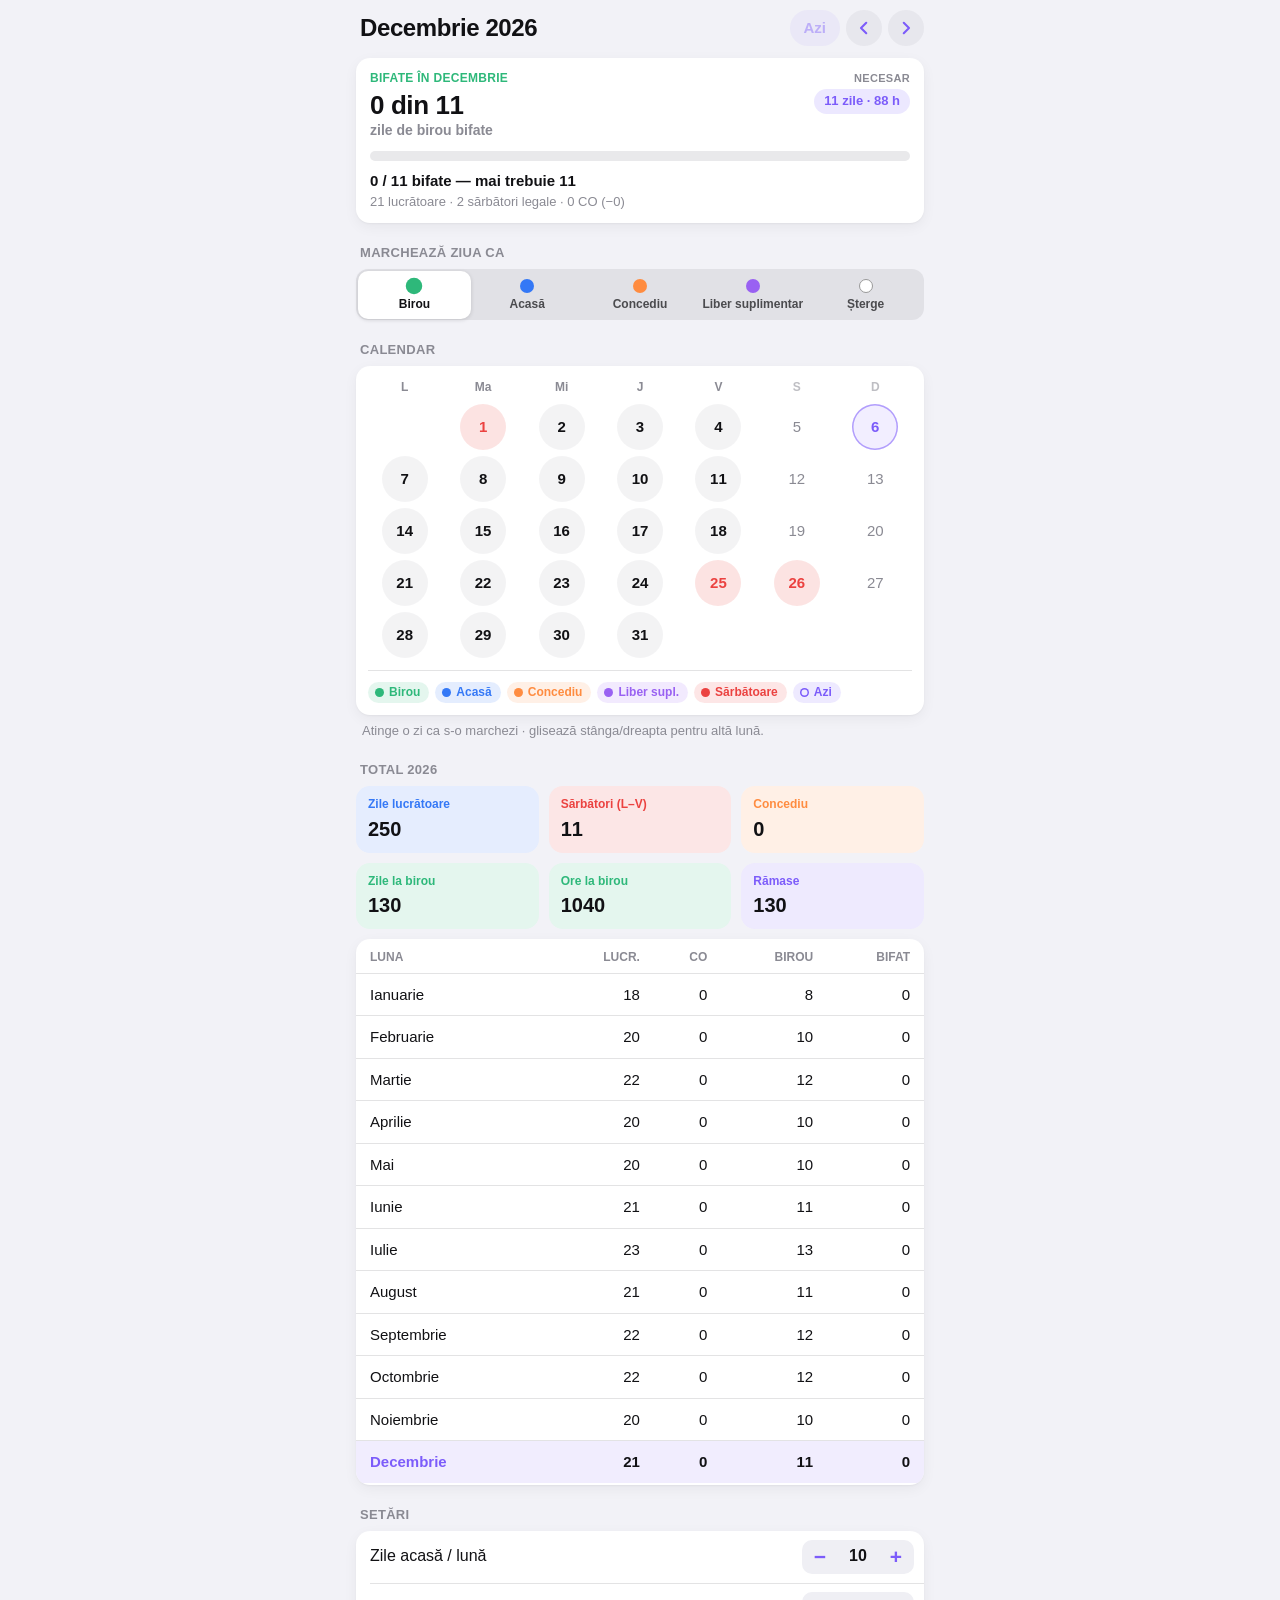
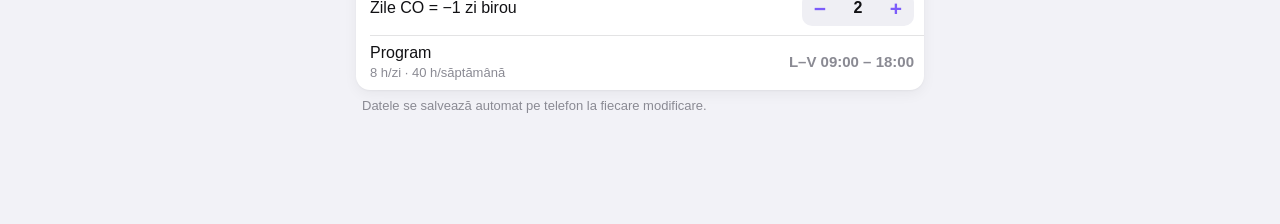
==== docs/birou.html @ ae5ebbe8 "MindMe: no word splitting, hyphenated short forms never break; removed obvious instruction notes" ====
<!doctype html>
<html lang="ro">
<head>
<meta charset="utf-8">
  <script>try{var t=localStorage.getItem("mindme.theme");if(t==="light"||t==="dark")document.documentElement.setAttribute("data-theme",t);}catch(e){}</script>
<meta name="viewport" content="width=device-width, initial-scale=1, maximum-scale=1, user-scalable=no, viewport-fit=cover">
<meta name="theme-color" content="#F2F2F7" media="(prefers-color-scheme: light)">
<meta name="theme-color" content="#000000" media="(prefers-color-scheme: dark)">
<meta name="color-scheme" content="light dark">
<meta name="apple-mobile-web-app-capable" content="yes">
<meta name="apple-mobile-web-app-status-bar-style" content="default">
<meta name="apple-mobile-web-app-title" content="Calendar Birou">

<link rel="icon" href="icons/icon-192.png">
<link rel="apple-touch-icon" href="icons/apple-touch-icon.png">
<title>Calendar Birou</title>
<style>
  /* ---------- MindMe design tokens (identice cu style.css) ---------- */
  :root {
    --bg: #F2F2F7; --card: #FFFFFF; --card2: #F7F7FA; --text: #111114; --muted: #8A8A93;
    --line: rgba(60, 60, 67, .14); --accent: #7C5CFA;
    --red: #EB4240; --green: #2EB87A; --orange: #FF8C40; --blue: #3478F6; --purple: #9961F2;
    --fill: rgba(118, 118, 128, .14); --fill2: rgba(118, 118, 128, .09);
    --shadow: 0 1px 2px rgba(0,0,0,.04), 0 4px 14px rgba(0,0,0,.05);
    --safe-t: env(safe-area-inset-top, 0px); --safe-b: env(safe-area-inset-bottom, 0px);
    --pill: #FFFFFF; --field: #EFEFF4;
    --jos: 110px;   /* MindMe's glass bar floats over the last ~100px */
    color-scheme: light;
    /* nume folosite de script (păstrate) → mapate pe culorile MindMe */
    --verde: var(--green); --verde-inchis: #1F9E64; --rosu: var(--red); --portocaliu: var(--orange);
    --birou: var(--green); --acasa: var(--blue); --concediu: var(--orange); --liber: var(--purple);
  }
  @media (prefers-color-scheme: dark) {
:root:not([data-theme="light"]) {
      --bg: #000000; --card: #1C1C1E; --card2: #2C2C2E; --text: #F4F4F6; --muted: #8E8E96;
      --line: rgba(255, 255, 255, .12); --shadow: none; --pill: #636366; --verde-inchis: #3CCB8B;
      --fill2: rgba(118, 118, 128, .2); --field: #2C2C2E;
      color-scheme: dark;
    }
}
:root[data-theme="dark"] {
      --bg: #000000; --card: #1C1C1E; --card2: #2C2C2E; --text: #F4F4F6; --muted: #8E8E96;
      --line: rgba(255, 255, 255, .12); --shadow: none; --pill: #636366; --verde-inchis: #3CCB8B;
      --fill2: rgba(118, 118, 128, .2); --field: #2C2C2E;
      color-scheme: dark;
    }
  * { box-sizing: border-box; -webkit-tap-highlight-color: transparent; }
  html, body { margin: 0; padding: 0; background: var(--bg); color: var(--text); }
  html { overflow-x: hidden; }
  body {
    font-family: -apple-system, BlinkMacSystemFont, "SF Pro Text", "Segoe UI", Roboto, sans-serif;
    font-size: 16px; line-height: 1.3; -webkit-font-smoothing: antialiased;
    touch-action: manipulation; -webkit-text-size-adjust: 100%; overscroll-behavior-y: none;
    /* fără selecție de text / meniu de copiere, cu excepția câmpurilor */
    -webkit-user-select: none; user-select: none; -webkit-touch-callout: none;
  }
  input, textarea, select { -webkit-user-select: text; user-select: text; -webkit-touch-callout: default;
    font: inherit; font-size: 16px; color: var(--text); }
  button { font: inherit; color: inherit; background: none; border: 0; padding: 0; cursor: pointer; }
  img { -webkit-user-drag: none; pointer-events: none; }

  main { max-width: 600px; margin: 0 auto;
    padding: calc(var(--safe-t) + 6px) 16px calc(var(--safe-b) + var(--jos)); }

  /* ---------- titluri secțiuni + carduri ---------- */
  .sec-title { font-size: 13px; font-weight: 600; text-transform: uppercase; color: var(--muted);
    letter-spacing: .3px; margin: 22px 4px 7px; }
  .rand { display: flex; justify-content: space-between; align-items: center; gap: 8px; }
  .card { background: var(--card); border-radius: 14px; box-shadow: var(--shadow); padding: 12px 14px; }

  /* ---------- navigare lună (rândul de sus) ---------- */
  .nav { display: flex; align-items: center; gap: 6px; min-height: 44px; padding: 0 0 0 4px; }
  .luna-wrap { flex: 1; min-width: 0; overflow: hidden; }
  .nav .luna { font-size: 24px; font-weight: 800; letter-spacing: -.4px;
    overflow-wrap: break-word; line-height: 1.15; }
  .nav .iconbtn { width: 36px; height: 36px; border-radius: 18px; display: grid; place-items: center;
    color: var(--accent); background: var(--fill2); transition: transform .15s, background .15s; flex: 0 0 auto; }
  .nav .iconbtn svg { width: 18px; height: 18px; }
  .nav .iconbtn:active { transform: scale(.86); background: var(--fill); }
  .nav .azi { height: 36px; padding: 0 14px; font-size: 15px; font-weight: 700; border-radius: 18px;
    background: color-mix(in srgb, var(--accent) 14%, transparent); color: var(--accent);
    transition: transform .15s, opacity .2s; flex: 0 0 auto; }
  .nav .azi:active { transform: scale(.92); }
  body:has(#cardLuna.curent) .nav .azi { opacity: .45; }

  /* ---------- card progres (ca .medtoday din MindMe) ---------- */
  .medtoday { --c: var(--green); background: var(--card); border-radius: 14px; box-shadow: var(--shadow);
    padding: 13px 14px 12px; margin-top: 8px; }
  .medtoday[data-st="rau"] { --c: var(--red); }
  .medtoday[data-st="ok"] { --c: var(--green); }
  .mt-top { display: flex; align-items: flex-start; justify-content: space-between; gap: 12px; }
  .mt-l { font-size: 12px; font-weight: 700; color: var(--c); text-transform: uppercase; letter-spacing: .3px; }
  .mt-v { margin-top: 3px; line-height: 1.2; }
  .mt-v b { font-size: 26px; font-weight: 800; letter-spacing: -.4px; font-variant-numeric: tabular-nums; }
  .mt-v small { display: block; font-size: 14px; font-weight: 600; color: var(--muted); margin-top: 1px; }
  .necesar { text-align: right; flex: 0 0 auto; }
  .necesar small { display: block; font-size: 11px; font-weight: 700; color: var(--muted); text-transform: uppercase;
    letter-spacing: .3px; margin-bottom: 4px; }
  .insigna { display: inline-block; font-weight: 800; font-size: 13px; padding: 4px 10px; border-radius: 20px;
    background: color-mix(in srgb, var(--accent) 14%, transparent); color: var(--accent); white-space: nowrap;
    font-variant-numeric: tabular-nums; }
  .progres { height: 10px; border-radius: 5px; background: rgba(118,118,128,.16); margin: 12px 0 10px; overflow: hidden; }
  .progres div { height: 100%; border-radius: 5px; background: var(--verde); width: 0;
    transition: width .45s cubic-bezier(.2,.9,.3,1), background .3s; }
  .stare { font-weight: 700; font-size: 15px; }
  .stare.ok { color: var(--verde-inchis); } .stare.rau { color: var(--rosu); }
  .detalii { font-size: 13px; color: var(--muted); margin-top: 3px; line-height: 1.35; }

  /* ---------- „Marchează ziua ca”: control segmentat cu bulă care alunecă + lupă ---------- */
  .seg { position: relative; background: var(--fill); border-radius: 12px; padding: 2px;
    touch-action: pan-y; -webkit-user-select: none; user-select: none; transition: transform .2s cubic-bezier(.3,1.4,.5,1); }
  .seg.dragging { transform: scale(1.015); }
  .segpill { position: absolute; top: 0; left: 0; width: 0; height: 0; border-radius: 10px; background: var(--pill);
    box-shadow: 0 1px 4px rgba(0,0,0,.14); z-index: 0; pointer-events: none;
    transition: transform .38s cubic-bezier(.3,1.3,.5,1), width .25s ease, height .25s ease; }
  .seg.noanim .segpill { transition: none; }
  .seg.dragging .segpill { transition: width .2s ease, height .2s ease; box-shadow: 0 4px 14px rgba(0,0,0,.2); }
  .chipuri { display: flex; }
  .chip { position: relative; z-index: 1; flex: 1 1 0; min-width: 0; display: flex; flex-direction: column;
    align-items: center; justify-content: center; gap: 5px; padding: 8px 3px 7px; border-radius: 10px;
    font-size: 12px; font-weight: 600; line-height: 1.15; text-align: center; color: var(--text);
    transition: transform .2s cubic-bezier(.3,1.4,.5,1), color .2s; transform-origin: 50% 70%; }
  .chip i { width: 14px; height: 14px; border-radius: 50%; display: block; flex: 0 0 auto;
    transition: transform .25s cubic-bezier(.3,1.4,.5,1); }
  .chip:not(.activ) { color: color-mix(in srgb, var(--text) 72%, transparent); }
  .chip.activ { font-weight: 700; }
  .chip.activ i { transform: scale(1.18); }
  .seg:not(.dragging) .chip:active { transform: scale(.93); }

  /* ---------- calendar (ca .cal-grid din MindMe) ---------- */
  .calcard { padding: 12px 12px 12px; overflow: hidden; }
  .grila { display: grid; grid-template-columns: repeat(7, 1fr); gap: 6px 5px; touch-action: pan-y; }
  .grila.din-dreapta { animation: dinDreapta .26s cubic-bezier(.2,.9,.3,1); }
  .grila.din-stanga { animation: dinStanga .26s cubic-bezier(.2,.9,.3,1); }
  .luna.din-dreapta { animation: dinDreapta .26s cubic-bezier(.2,.9,.3,1); }
  .luna.din-stanga { animation: dinStanga .26s cubic-bezier(.2,.9,.3,1); }
  @keyframes dinDreapta { from { transform: translateX(28px); opacity: 0; } to { transform: none; opacity: 1; } }
  @keyframes dinStanga { from { transform: translateX(-28px); opacity: 0; } to { transform: none; opacity: 1; } }
  .grila .cap { text-align: center; font-size: 12px; font-weight: 700; color: var(--muted); padding: 2px 0 2px; }
  .grila .cap.we { opacity: .55; }
  .zi { aspect-ratio: 1 / 1; width: 100%; max-width: 46px; justify-self: center; display: grid; place-items: center;
    font-size: 15px; font-weight: 600; border-radius: 50%; cursor: pointer; font-variant-numeric: tabular-nums;
    background: var(--fill2); transition: transform .15s, background .2s, color .2s; }
  .zi:active { transform: scale(.86); }
  .zi.gol { background: transparent; cursor: default; }
  .zi.gol:active { transform: none; }
  .zi.we { background: transparent; color: var(--muted); font-weight: 500; }
  .zi.sarb { background: color-mix(in srgb, var(--red) 15%, transparent); color: var(--red); font-weight: 800; }
  .zi.birou { background: var(--birou); color: #fff; }
  .zi.acasa { background: var(--acasa); color: #fff; }
  .zi.concediu { background: var(--concediu); color: #fff; }
  .zi.liber { background: var(--liber); color: #fff; }
  .zi.azi { font-weight: 800; box-shadow: 0 0 0 2px var(--card), 0 0 0 3.5px var(--accent); }
  .zi.azi:not(.birou):not(.acasa):not(.concediu):not(.liber):not(.sarb) { color: var(--accent);
    background: color-mix(in srgb, var(--accent) 10%, transparent); box-shadow: inset 0 0 0 1.5px color-mix(in srgb, var(--accent) 55%, transparent); }
  .legenda { display: flex; flex-wrap: wrap; gap: 6px; margin-top: 12px; padding-top: 11px; border-top: .5px solid var(--line); }
  .legenda span { display: inline-flex; align-items: center; gap: 5px; font-size: 12px; font-weight: 600;
    padding: 3px 9px 3px 7px; border-radius: 20px; white-space: nowrap;
    background: color-mix(in srgb, var(--cc) 13%, transparent); color: var(--cc); }
  .legenda i { width: 9px; height: 9px; border-radius: 50%; background: var(--cc); display: block; }
  .legenda .azi-l i { background: transparent; box-shadow: inset 0 0 0 1.5px var(--cc); }
  .info { display: none; }
  .indiciu { font-size: 13px; color: var(--muted); margin: 8px 6px 0; }

  /* ---------- total an: plăcuțe (ca .tile) + tabel ---------- */
  .kpi { display: grid; grid-template-columns: repeat(3, 1fr); gap: 10px; }
  .kpi > div { border-radius: 14px; padding: 11px 12px; --tc: var(--muted); min-width: 0;
    background: color-mix(in srgb, var(--tc) 13%, var(--card)); display: flex; flex-direction: column-reverse; justify-content: flex-end; }
  .kpi > div:has(b.ok) { --tc: var(--green); }
  .kpi > div:has(b.rau) { --tc: var(--red); }
  .kpi > div:nth-child(1) { --tc: var(--blue); }
  .kpi > div:nth-child(3) { --tc: var(--orange); }
  .kpi > div:nth-child(6) { --tc: var(--accent); }
  .kpi b { display: block; font-size: 20px; font-weight: 800; margin-top: 4px; font-variant-numeric: tabular-nums; }
  .kpi small { font-size: 12px; font-weight: 700; color: var(--tc); line-height: 1.2; }
  .kpi b.ok, .kpi b.rau { color: var(--text); }
  .tabelcard { padding: 2px 0; margin-top: 10px; overflow: hidden; }
  table { width: 100%; border-collapse: collapse; font-size: 15px; font-variant-numeric: tabular-nums; }
  th { text-align: right; font-size: 12px; font-weight: 600; color: var(--muted); text-transform: uppercase; padding: 9px 14px 7px 4px; }
  th:first-child, td:first-child { text-align: left; padding-left: 14px; }
  td { padding: 11px 14px 11px 4px; border-top: .5px solid var(--line); text-align: right; transition: background .15s; }
  tr.luna-rand { cursor: pointer; }
  tr.luna-rand:active td { background: var(--card2); }
  tr.selectat td { background: color-mix(in srgb, var(--accent) 11%, var(--card)); font-weight: 700; }
  tr.selectat td:first-child { color: var(--accent); }
  tr.selectat td:first-child::after { content: " ↺"; font-size: 13px; opacity: .55; font-weight: 600; }
  tr.selectat.curenta td:first-child::after { content: ""; }
  .ok { color: var(--verde-inchis); } .rau { color: var(--rosu); }
  td.ok { font-weight: 700; }
  td.ok::after { content: " ✓"; font-size: 12px; }

  /* ---------- setări: grup MindMe cu rânduri + stepper ---------- */
  .form { background: var(--card); border-radius: 14px; box-shadow: var(--shadow); overflow: hidden; }
  .setari { display: block; }
  .setari label, .setari .rd { display: flex; align-items: center; gap: 10px; padding: 8px 10px 8px 14px; min-height: 52px; position: relative; font-size: 16px; }
  .setari > * + *::before { content: ""; position: absolute; top: 0; left: 14px; right: 0; border-top: .5px solid var(--line); }
  .setari label span, .setari .rd span { flex: 1; min-width: 0; }
  .setari .rd small { display: block; font-size: 13px; color: var(--muted); margin-top: 1px; }
  .setari .rd b { font-size: 15px; font-weight: 600; color: var(--muted); text-align: right; white-space: nowrap; }
  .pas { display: flex; align-items: center; background: var(--field); border-radius: 10px; flex: 0 0 auto; }
  .pas button { width: 36px; height: 34px; display: grid; place-items: center; color: var(--accent); font-size: 21px; font-weight: 600;
    border-radius: 10px; transition: transform .15s, background .15s; }
  .pas button:active { transform: scale(.86); background: var(--fill); }
  .setari input { width: 40px; flex: 0 0 auto; padding: 6px 0; font-size: 16px; border: 0; border-radius: 8px;
    background: transparent; text-align: center; outline: none; font-weight: 700; font-variant-numeric: tabular-nums;
    -webkit-appearance: none; appearance: none; -moz-appearance: textfield; }
  .setari input::-webkit-inner-spin-button, .setari input::-webkit-outer-spin-button { -webkit-appearance: none; margin: 0; }
  .setari input:focus { background: var(--card); box-shadow: 0 0 0 2px color-mix(in srgb, var(--accent) 40%, transparent); }
  .footnote { font-size: 13px; color: var(--muted); margin: 8px 6px 0; }

  /* ---------- toast (deasupra barei plutitoare din MindMe) ---------- */
  #toast { position: fixed; left: 12px; right: 12px; bottom: calc(var(--safe-b) + var(--jos) + 6px); max-width: 520px; margin: 0 auto;
    padding: 12px 16px; border-radius: 14px; background: #2C2C2E; color: #fff; font-size: 15px; font-weight: 600; text-align: center;
    z-index: 30; box-shadow: 0 8px 24px rgba(0,0,0,.25); transform: translateY(24px) scale(.96); opacity: 0;
    transition: transform .28s cubic-bezier(.2,.9,.3,1), opacity .2s; pointer-events: none; }
  #toast.show { transform: none; opacity: 1; }
  @media (prefers-color-scheme: dark) {
:root:not([data-theme="light"]) #toast { background: #3A3A3C; }
}
:root[data-theme="dark"] #toast { background: #3A3A3C; }
  @media (prefers-reduced-motion: reduce) { .grila, .luna { animation: none !important; } }
</style>
</head>
<body>
<main>
  <!-- fără titlu: MindMe afișează deja numele listei deasupra -->
  <div class="nav">
    <div class="luna-wrap"><div class="luna" id="titluLuna"></div></div>
    <button class="azi" id="azi">Azi</button>
    <button class="iconbtn" id="inapoi" aria-label="Luna anterioară"><svg viewBox="0 0 24 24" fill="none" stroke="currentColor" stroke-width="2.8" stroke-linecap="round" stroke-linejoin="round"><path d="M15 5l-7 7 7 7"/></svg></button>
    <button class="iconbtn" id="inainte" aria-label="Luna următoare"><svg viewBox="0 0 24 24" fill="none" stroke="currentColor" stroke-width="2.8" stroke-linecap="round" stroke-linejoin="round"><path d="M9 5l7 7-7 7"/></svg></button>
  </div>

  <section class="medtoday" id="cardProg">
    <div class="mt-top">
      <div>
        <div class="mt-l" id="progLabel"></div>
        <div class="mt-v"><b id="progVal"></b><small>zile de birou bifate</small></div>
      </div>
      <div class="necesar"><small>Necesar</small><span class="insigna" id="insigna"></span></div>
    </div>
    <div class="progres"><div id="progres"></div></div>
    <div class="stare" id="stare"></div>
    <div class="detalii" id="detalii"></div>
  </section>

  <div class="sec-title">Marchează ziua ca</div>
  <div class="seg" id="segStari"><div class="segpill"></div><div class="chipuri" id="chipuri"></div></div>

  <div class="sec-title">Calendar</div>
  <section class="card calcard" id="cardLuna">
    <div class="grila" id="grila"></div>
    <div class="legenda">
      <span style="--cc:var(--birou)"><i></i>Birou</span>
      <span style="--cc:var(--acasa)"><i></i>Acasă</span>
      <span style="--cc:var(--concediu)"><i></i>Concediu</span>
      <span style="--cc:var(--liber)"><i></i>Liber supl.</span>
      <span style="--cc:var(--red)"><i></i>Sărbătoare</span>
      <span class="azi-l" style="--cc:var(--accent)"><i></i>Azi</span>
    </div>
    <div class="info" id="info"></div>
  </section>
  <div class="indiciu">Atinge o zi ca s-o marchezi · glisează stânga/dreapta pentru altă lună.</div>

  <div class="sec-title" id="titluAn"></div>
  <section>
    <div class="kpi" id="kpi"></div>
    <div class="card tabelcard">
      <table><thead><tr><th>Luna</th><th>Lucr.</th><th>CO</th><th>Birou</th><th>Bifat</th></tr></thead>
        <tbody id="tabelAn"></tbody></table>
    </div>
  </section>

  <div class="sec-title">Setări</div>
  <section class="form">
    <div class="setari">
      <label><span>Zile acasă / lună</span>
        <span class="pas" style="flex:0 0 auto"><button type="button" data-pas="-1" aria-label="Mai puțin">−</button><input type="number" id="setAcasa" min="0" max="23" inputmode="numeric"><button type="button" data-pas="1" aria-label="Mai mult">+</button></span></label>
      <label><span>Zile CO = −1 zi birou</span>
        <span class="pas" style="flex:0 0 auto"><button type="button" data-pas="-1" aria-label="Mai puțin">−</button><input type="number" id="setCo" min="1" max="10" inputmode="numeric"><button type="button" data-pas="1" aria-label="Mai mult">+</button></span></label>
      <div class="rd"><span>Program<small>8 h/zi · 40 h/săptămână</small></span><b>L–V 09:00 – 18:00</b></div>
    </div>
  </section>
  <div class="footnote">Datele se salvează automat pe telefon la fiecare modificare.</div>
</main>
<div id="toast" role="status" aria-live="polite"></div>
<script>
"use strict";
const CHEIE = "calendarBirou.date";
const ORE_PE_ZI = 8;
const LUNI = ["Ianuarie","Februarie","Martie","Aprilie","Mai","Iunie","Iulie","August","Septembrie","Octombrie","Noiembrie","Decembrie"];
const ZILE = ["Duminică","Luni","Marți","Miercuri","Joi","Vineri","Sâmbătă"];
const STARI = { birou: "Birou", acasa: "Acasă", concediu: "Concediu", liber: "Liber suplimentar", "": "Șterge" };

// ---------- logică (identică cu varianta desktop)
const iso = (an, l, z) => `${an}-${String(l).padStart(2, "0")}-${String(z).padStart(2, "0")}`;
function adunaZile(an, luna, zi, n) { const d = new Date(Date.UTC(an, luna - 1, zi + n)); return [d.getUTCFullYear(), d.getUTCMonth() + 1, d.getUTCDate()]; }
function pasteOrtodox(an) {
  const a = an % 4, b = an % 7, c = an % 19;
  const d = (19 * c + 15) % 30, e = (2 * a + 4 * b - d + 34) % 7;
  const luna = Math.floor((d + e + 114) / 31), zi = (d + e + 114) % 31 + 1;
  return adunaZile(an, luna, zi, 13);
}
function sarbatoriLegale(an) {
  const z = {};
  const add = (l, d, nume) => { const k = iso(an, l, d); z[k] = z[k] ? z[k] + " / " + nume : nume; };
  add(1, 1, "Anul Nou"); add(1, 2, "Anul Nou (a doua zi)");
  if (an >= 2024) { add(1, 6, "Boboteaza"); add(1, 7, "Sfântul Ioan Botezătorul"); }
  add(1, 24, "Ziua Unirii Principatelor Române"); add(5, 1, "Ziua Muncii"); add(6, 1, "Ziua Copilului");
  add(8, 15, "Adormirea Maicii Domnului"); add(11, 30, "Sfântul Andrei"); add(12, 1, "Ziua Națională a României");
  add(12, 25, "Crăciunul"); add(12, 26, "Crăciunul (a doua zi)");
  const [pa, pl, pz] = pasteOrtodox(an);
  for (const [delta, nume] of [[-2, "Vinerea Mare"], [0, "Paștele"], [1, "Paștele (a doua zi)"], [49, "Rusaliile"], [50, "Rusaliile (a doua zi)"]]) {
    const [, l, d] = adunaZile(pa, pl, pz, delta); add(l, d, nume);
  }
  return z;
}
const ziSapt = (an, l, z) => new Date(an, l - 1, z).getDay();   // 0 = duminică
const zileInLuna = (an, l) => new Date(an, l, 0).getDate();
function statisticiLuna(an, luna, marcaje, zileAcasa, coPerZi, sarb) {
  const s = { lucratoare: 0, sarbatori: 0, liber: 0, concediu: 0, birou: 0, acasa: 0 };
  for (let zi = 1; zi <= zileInLuna(an, luna); zi++) {
    const w = ziSapt(an, luna, zi);
    if (w === 0 || w === 6) continue;
    const k = iso(an, luna, zi);
    if (sarb[k]) { s.sarbatori++; continue; }
    const st = marcaje[k];
    if (st === "liber") { s.liber++; continue; }
    s.lucratoare++;
    if (st === "concediu" || st === "birou" || st === "acasa") s[st]++;
  }
  s.reducereCo = coPerZi > 0 ? Math.floor(s.concediu / coPerZi) : 0;
  s.necesar = Math.max(0, s.lucratoare - zileAcasa - s.reducereCo);
  s.ramas = Math.max(0, s.necesar - s.birou);
  s.nemarcate = s.lucratoare - s.concediu - s.birou - s.acasa;
  return s;
}

// ---------- date
function incarca() {
  let d = {};
  try { d = JSON.parse(localStorage.getItem(CHEIE)) || {}; } catch (e) { d = {}; }
  d.setari = Object.assign({ zile_acasa: 10, co_per_zi: 2 }, d.setari || {});
  d.zile = d.zile || {};
  return d;
}
function salveaza() {
  try { localStorage.setItem(CHEIE, JSON.stringify(date)); } catch (e) { info.textContent = "Eroare la salvare: " + e.message; }
}

// ---------- interfață
const $ = id => document.getElementById(id);
const info = $("info");
const date = incarca();
const azi = new Date();
const keyAzi = iso(azi.getFullYear(), azi.getMonth() + 1, azi.getDate());
let an = azi.getFullYear(), luna = azi.getMonth() + 1, pensula = "birou", sarb = sarbatoriLegale(an);
let ultimaLuna = null;   // doar pentru animația la schimbarea lunii

function deseneazaChipuri() {
  const c = $("chipuri"); c.innerHTML = "";
  for (const [k, nume] of Object.entries(STARI)) {
    const b = document.createElement("button");
    b.className = "chip" + (k === pensula ? " activ" : "");
    b.innerHTML = `<i style="background:${k ? `var(--${k})` : "#fff"};${k ? "" : "border:1px solid #999"}"></i>${nume}`;
    b.onclick = () => { pensula = k; deseneazaChipuri(); };
    c.appendChild(b);
  }
}

// animație mică: luna nouă intră din dreapta (înainte) sau din stânga (înapoi)
function animaLuna(dir) {
  for (const el of [$("grila"), $("titluLuna")]) {
    el.classList.remove("din-dreapta", "din-stanga"); void el.offsetWidth;
    el.classList.add(dir > 0 ? "din-dreapta" : "din-stanga");
  }
}

function deseneaza() {
  const za = date.setari.zile_acasa, co = date.setari.co_per_zi;
  $("titluLuna").textContent = `${LUNI[luna - 1]} ${an}`;
  $("cardLuna").classList.toggle("curent", an === azi.getFullYear() && luna === azi.getMonth() + 1);

  const g = $("grila"); g.innerHTML = "";
  ["L", "Ma", "Mi", "J", "V", "S", "D"].forEach((n, i) => {
    const h = document.createElement("div"); h.className = "cap" + (i >= 5 ? " we" : ""); h.textContent = n; g.appendChild(h);
  });
  const decalaj = (ziSapt(an, luna, 1) + 6) % 7;
  for (let i = 0; i < decalaj; i++) { const e = document.createElement("div"); e.className = "zi gol"; g.appendChild(e); }
  for (let zi = 1; zi <= zileInLuna(an, luna); zi++) {
    const k = iso(an, luna, zi), w = ziSapt(an, luna, zi), el = document.createElement("div");
    let cls = "zi";
    if (sarb[k]) cls += " sarb"; else if (w === 0 || w === 6) cls += " we"; else if (date.zile[k]) cls += " " + date.zile[k];
    if (k === keyAzi) cls += " azi";
    el.className = cls; el.textContent = zi;
    el.onclick = () => clickZi(zi);
    g.appendChild(el);
  }
  const cheieLuna = an * 12 + luna;
  if (ultimaLuna !== null && cheieLuna !== ultimaLuna) animaLuna(cheieLuna > ultimaLuna ? 1 : -1);
  ultimaLuna = cheieLuna;

  const s = statisticiLuna(an, luna, date.zile, za, co, sarb);
  $("insigna").textContent = `${s.necesar} zile · ${s.necesar * ORE_PE_ZI} h`;
  // card progres (doar afișare)
  $("progLabel").textContent = `Bifate în ${LUNI[luna - 1].toLowerCase()}`;
  $("progVal").textContent = `${s.birou} din ${s.necesar}`;
  $("cardProg").dataset.st = s.ramas === 0 ? "ok" : (s.ramas > s.nemarcate ? "rau" : "");
  const p = $("progres");
  p.style.width = (s.necesar ? Math.min(100, 100 * s.birou / s.necesar) : 100) + "%";
  const st = $("stare");
  if (s.ramas === 0) { st.textContent = `✔ Complet — ${s.birou} / ${s.necesar} zile bifate`; st.className = "stare ok"; p.style.background = "var(--verde)"; }
  else if (s.ramas > s.nemarcate) { st.textContent = `⚠ ${s.birou} / ${s.necesar} — mai trebuie ${s.ramas}, doar ${s.nemarcate} zile libere`; st.className = "stare rau"; p.style.background = "var(--rosu)"; }
  else { st.textContent = `${s.birou} / ${s.necesar} bifate — mai trebuie ${s.ramas}`; st.className = "stare"; p.style.background = "var(--verde)"; }
  $("detalii").textContent = `${s.lucratoare} lucrătoare · ${s.sarbatori} sărbători legale · ${s.concediu} CO (−${s.reducereCo})` + (s.liber ? ` · ${s.liber} liber supl.` : "");

  // an
  $("titluAn").textContent = `Total ${an}`;
  const t = { lucratoare: 0, sarbatori: 0, concediu: 0, necesar: 0, birou: 0, ramas: 0 };
  const tb = $("tabelAn"); tb.innerHTML = "";
  for (let l = 1; l <= 12; l++) {
    const x = statisticiLuna(an, l, date.zile, za, co, sarb);
    for (const k in t) t[k] += x[k];
    const tr = document.createElement("tr");
    tr.className = "luna-rand" + (l === luna ? " selectat" : "") +
      (an === azi.getFullYear() && l === azi.getMonth() + 1 ? " curenta" : "");
    tr.innerHTML = `<td>${LUNI[l - 1]}</td><td>${x.lucratoare}</td><td>${x.concediu}</td><td>${x.necesar}</td>` +
      `<td class="${x.ramas === 0 ? "ok" : ""}">${x.birou}</td>`;
    tr.onclick = () => {
      if (l === luna) {   // a doua atingere pe luna deja afișată → înapoi la luna curentă
        an = azi.getFullYear(); luna = azi.getMonth() + 1; sarb = sarbatoriLegale(an);
      } else luna = l;
      deseneaza(); window.scrollTo({ top: 0, behavior: "smooth" });
    };
    tb.appendChild(tr);
  }
  $("kpi").innerHTML = [
    [t.lucratoare, "Zile lucrătoare", ""], [t.sarbatori, "Sărbători (L–V)", "rau"], [t.concediu, "Concediu", ""],
    [t.necesar, "Zile la birou", "ok"], [t.necesar * ORE_PE_ZI, "Ore la birou", "ok"], [t.ramas, "Rămase", ""],
  ].map(([v, e, c]) => `<div><b class="${c}">${v}</b><small>${e}</small></div>`).join("");
}

function clickZi(zi) {
  const k = iso(an, luna, zi), w = ziSapt(an, luna, zi);
  const text = `${ZILE[w]}, ${zi} ${LUNI[luna - 1].toLowerCase()} ${an}`;
  if (sarb[k]) { info.textContent = `${text} — sărbătoare legală: ${sarb[k]}`; return; }
  if (w === 0 || w === 6) { info.textContent = `${text} — weekend`; return; }
  if (!pensula || date.zile[k] === pensula) delete date.zile[k]; else date.zile[k] = pensula;
  salveaza();
  info.textContent = `${text} — ${date.zile[k] ? STARI[date.zile[k]] : "nemarcată"}`;
  deseneaza();
}

function mutaLuna(d) {
  luna += d;
  if (luna < 1) { luna = 12; an--; } else if (luna > 12) { luna = 1; an++; }
  sarb = sarbatoriLegale(an); info.textContent = ""; deseneaza();
}
$("inapoi").onclick = () => mutaLuna(-1);
$("inainte").onclick = () => mutaLuna(1);
$("azi").onclick = () => { an = azi.getFullYear(); luna = azi.getMonth() + 1; sarb = sarbatoriLegale(an); deseneaza(); };

// glisare stânga/dreapta pe calendar (doar dacă mișcarea e mai mult orizontală decât verticală)
let x0 = null, y0 = null;
$("grila").addEventListener("touchstart", e => { x0 = e.touches[0].clientX; y0 = e.touches[0].clientY; }, { passive: true });
$("grila").addEventListener("touchend", e => {
  if (x0 === null) return;
  const dx = e.changedTouches[0].clientX - x0, dy = e.changedTouches[0].clientY - y0; x0 = null;
  if (Math.abs(dx) > 60 && Math.abs(dx) > Math.abs(dy) * 1.4) mutaLuna(dx < 0 ? 1 : -1);
});

for (const [id, cheie, min] of [["setAcasa", "zile_acasa", 0], ["setCo", "co_per_zi", 1]]) {
  const el = $(id); el.value = date.setari[cheie];
  el.addEventListener("input", () => {
    const v = parseInt(el.value, 10);
    if (!isNaN(v) && v >= min) { date.setari[cheie] = v; salveaza(); deseneaza(); }
  });
}
// salvare și la închidere / trecere în fundal
document.addEventListener("visibilitychange", () => { if (document.visibilityState === "hidden") salveaza(); });
window.addEventListener("pagehide", salveaza);
// fără zoom cu degetele (Safari pe iPhone ignoră user-scalable=no)
for (const ev of ["gesturestart", "gesturechange"]) document.addEventListener(ev, e => e.preventDefault());
document.addEventListener("touchmove", e => { if (e.touches.length > 1) e.preventDefault(); }, { passive: false });

if ("serviceWorker" in navigator && location.protocol === "https:") /* offline: handled by MindMe sw.js */ void 0;

deseneazaChipuri();
deseneaza();
</script>
<script>
"use strict";
// ---------- Doar aspect / comportament UI (nu schimbă calculele) ----------

// Bula care alunecă sub butonul ales din „Marchează ziua ca” + tragere cu degetul + efect de lupă (ca în MindMe).
(() => {
  const seg = document.getElementById("segStari"), lista = document.getElementById("chipuri");
  const pill = seg.querySelector(".segpill");
  const butoane = () => Array.from(lista.querySelectorAll(".chip"));
  const pune = (x, y, w, h) => { pill.style.width = w + "px"; pill.style.height = h + "px"; pill.style.transform = `translate(${x}px, ${y}px)`; };
  const muta = b => { if (b) pune(b.offsetLeft, b.offsetTop, b.offsetWidth, b.offsetHeight); };
  const actualizeaza = () => muta(lista.querySelector(".chip.activ"));
  seg.classList.add("noanim"); actualizeaza();
  requestAnimationFrame(() => requestAnimationFrame(() => seg.classList.remove("noanim")));
  new MutationObserver(actualizeaza).observe(lista, { childList: true });
  window.addEventListener("resize", () => { seg.classList.add("noanim"); actualizeaza(); requestAnimationFrame(() => seg.classList.remove("noanim")); });
  if (document.fonts && document.fonts.ready) document.fonts.ready.then(actualizeaza);

  // lupă: butonul de sub deget crește, vecinii puțin, restul rămân normali (variază lin cu distanța)
  function lupa(btns, x, max, reach) {
    btns.forEach(b => {
      const r = b.getBoundingClientRect();
      const k = Math.max(0, 1 - Math.abs(x - (r.left + r.width / 2)) / (r.width * reach));
      const s = 1 + (max - 1) * k * k * (3 - 2 * k);
      b.style.transform = s > 1.001 ? `scale(${s.toFixed(3)}) translateY(${(-(s - 1) * 14).toFixed(1)}px)` : "";
    });
  }
  const faraLupa = () => butoane().forEach(b => { b.style.transform = ""; });

  let drag = null, blocheazaClick = false;
  seg.addEventListener("pointerdown", e => { if (e.button > 0) return; drag = { id: e.pointerId, x: e.clientX, tras: false, peste: null }; });
  seg.addEventListener("pointermove", e => {
    if (!drag || e.pointerId !== drag.id) return;
    if (!drag.tras && Math.abs(e.clientX - drag.x) < 7) return;
    if (!drag.tras) { drag.tras = true; seg.classList.add("dragging"); try { seg.setPointerCapture(e.pointerId); } catch (_) {} }
    const btns = butoane(), sr = seg.getBoundingClientRect();
    const b = btns.find(x => { const r = x.getBoundingClientRect(); return e.clientX >= r.left && e.clientX < r.right; })
      || (e.clientX < sr.left + sr.width / 2 ? btns[0] : btns[btns.length - 1]);
    if (b !== drag.peste) { drag.peste = b; try { navigator.vibrate && navigator.vibrate(6); } catch (_) {} }
    lupa(btns, e.clientX, 1.15, 1.6);
    const w = b.offsetWidth, left = Math.max(2, Math.min(seg.offsetWidth - w - 2, e.clientX - sr.left - w / 2));
    pune(left, b.offsetTop, w, b.offsetHeight);   // bula urmează degetul
  });
  const termina = anulat => {
    if (!drag) return;
    const d = drag; drag = null;
    seg.classList.remove("dragging"); faraLupa();
    if (!d.tras) return;
    blocheazaClick = true; setTimeout(() => { blocheazaClick = false; }, 350);
    if (!anulat && d.peste) d.peste.click(); else actualizeaza();
  };
  seg.addEventListener("pointerup", () => termina(false));
  seg.addEventListener("pointercancel", () => termina(true));
  // după o tragere, browserul mai trimite un click „natural” — îl ignorăm
  seg.addEventListener("click", e => { if (blocheazaClick && e.isTrusted) { e.stopPropagation(); e.preventDefault(); } }, true);
})();

// Mesajele scrise în #info apar ca toast deasupra barei plutitoare din MindMe.
(() => {
  const info = document.getElementById("info"), toast = document.getElementById("toast");
  let t = null;
  new MutationObserver(() => {
    const txt = info.textContent.trim();
    if (!txt) return;
    toast.textContent = txt; toast.classList.add("show");
    clearTimeout(t); t = setTimeout(() => toast.classList.remove("show"), 2200);
  }).observe(info, { childList: true, characterData: true, subtree: true });
})();

// Stepper − / + lângă câmpurile din Setări (folosește același eveniment „input” ca tastarea).
document.querySelectorAll(".pas button").forEach(b => b.addEventListener("click", e => {
  e.preventDefault();
  const inp = b.parentElement.querySelector("input");
  const min = +inp.min, max = +inp.max, v = parseInt(inp.value, 10);
  const nou = Math.max(min, Math.min(max, (isNaN(v) ? min : v) + +b.dataset.pas));
  if (nou === v) return;
  inp.value = nou; inp.dispatchEvent(new Event("input"));
}));

// La scroll se închide tastatura (regulă MindMe).
window.addEventListener("scroll", () => {
  const a = document.activeElement;
  if (a && a.tagName === "INPUT") a.blur();
}, { passive: true });
</script>
</body>
</html>
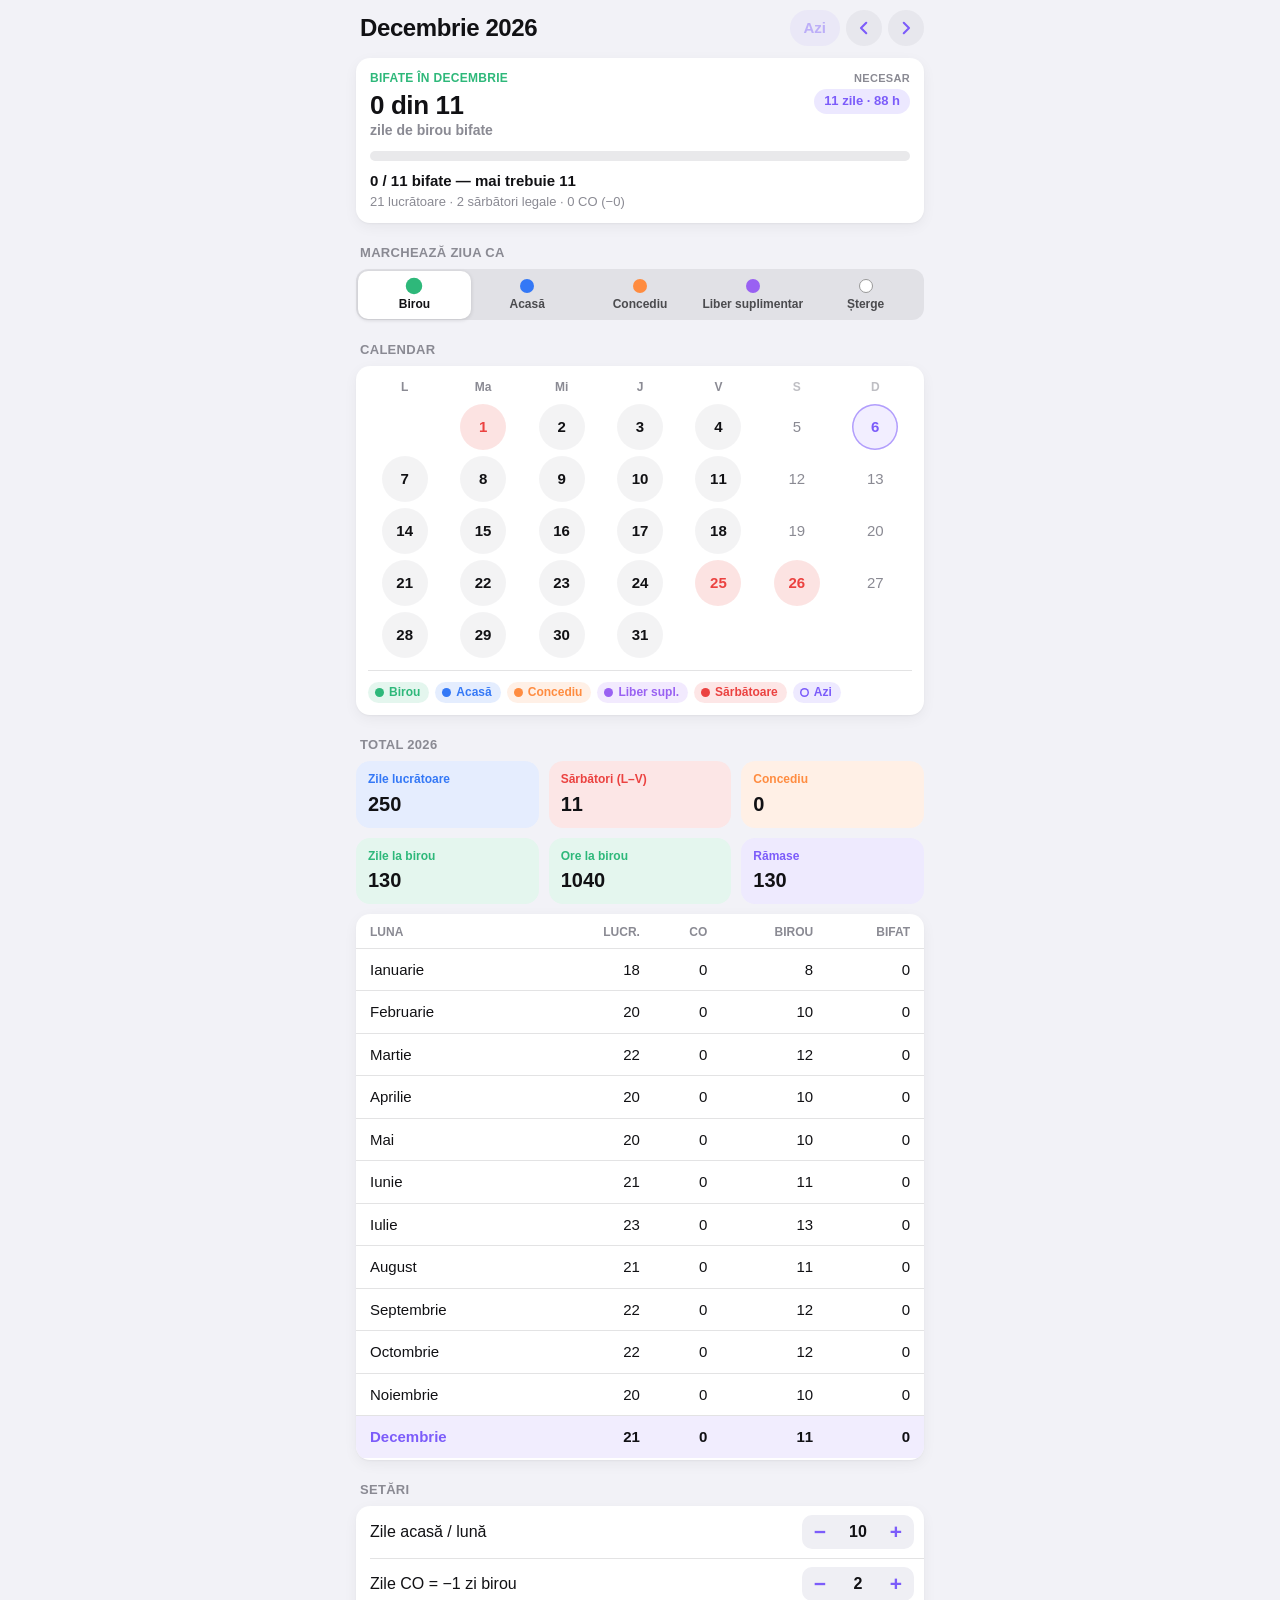
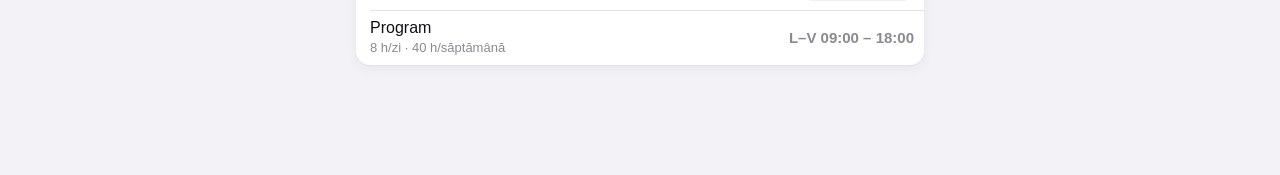
==== commit 731b04fb: "MindMe: own aisles (create/delete), no useless helper text anywhere, no duplicate Adauga buttons, si" ====
--- a/docs/birou.html
+++ b/docs/birou.html
@@ -260,7 +260,6 @@
     </div>
     <div class="info" id="info"></div>
   </section>
-  <div class="indiciu">Atinge o zi ca s-o marchezi · glisează stânga/dreapta pentru altă lună.</div>
 
   <div class="sec-title" id="titluAn"></div>
   <section>
@@ -281,7 +280,6 @@
       <div class="rd"><span>Program<small>8 h/zi · 40 h/săptămână</small></span><b>L–V 09:00 – 18:00</b></div>
     </div>
   </section>
-  <div class="footnote">Datele se salvează automat pe telefon la fiecare modificare.</div>
 </main>
 <div id="toast" role="status" aria-live="polite"></div>
 <script>
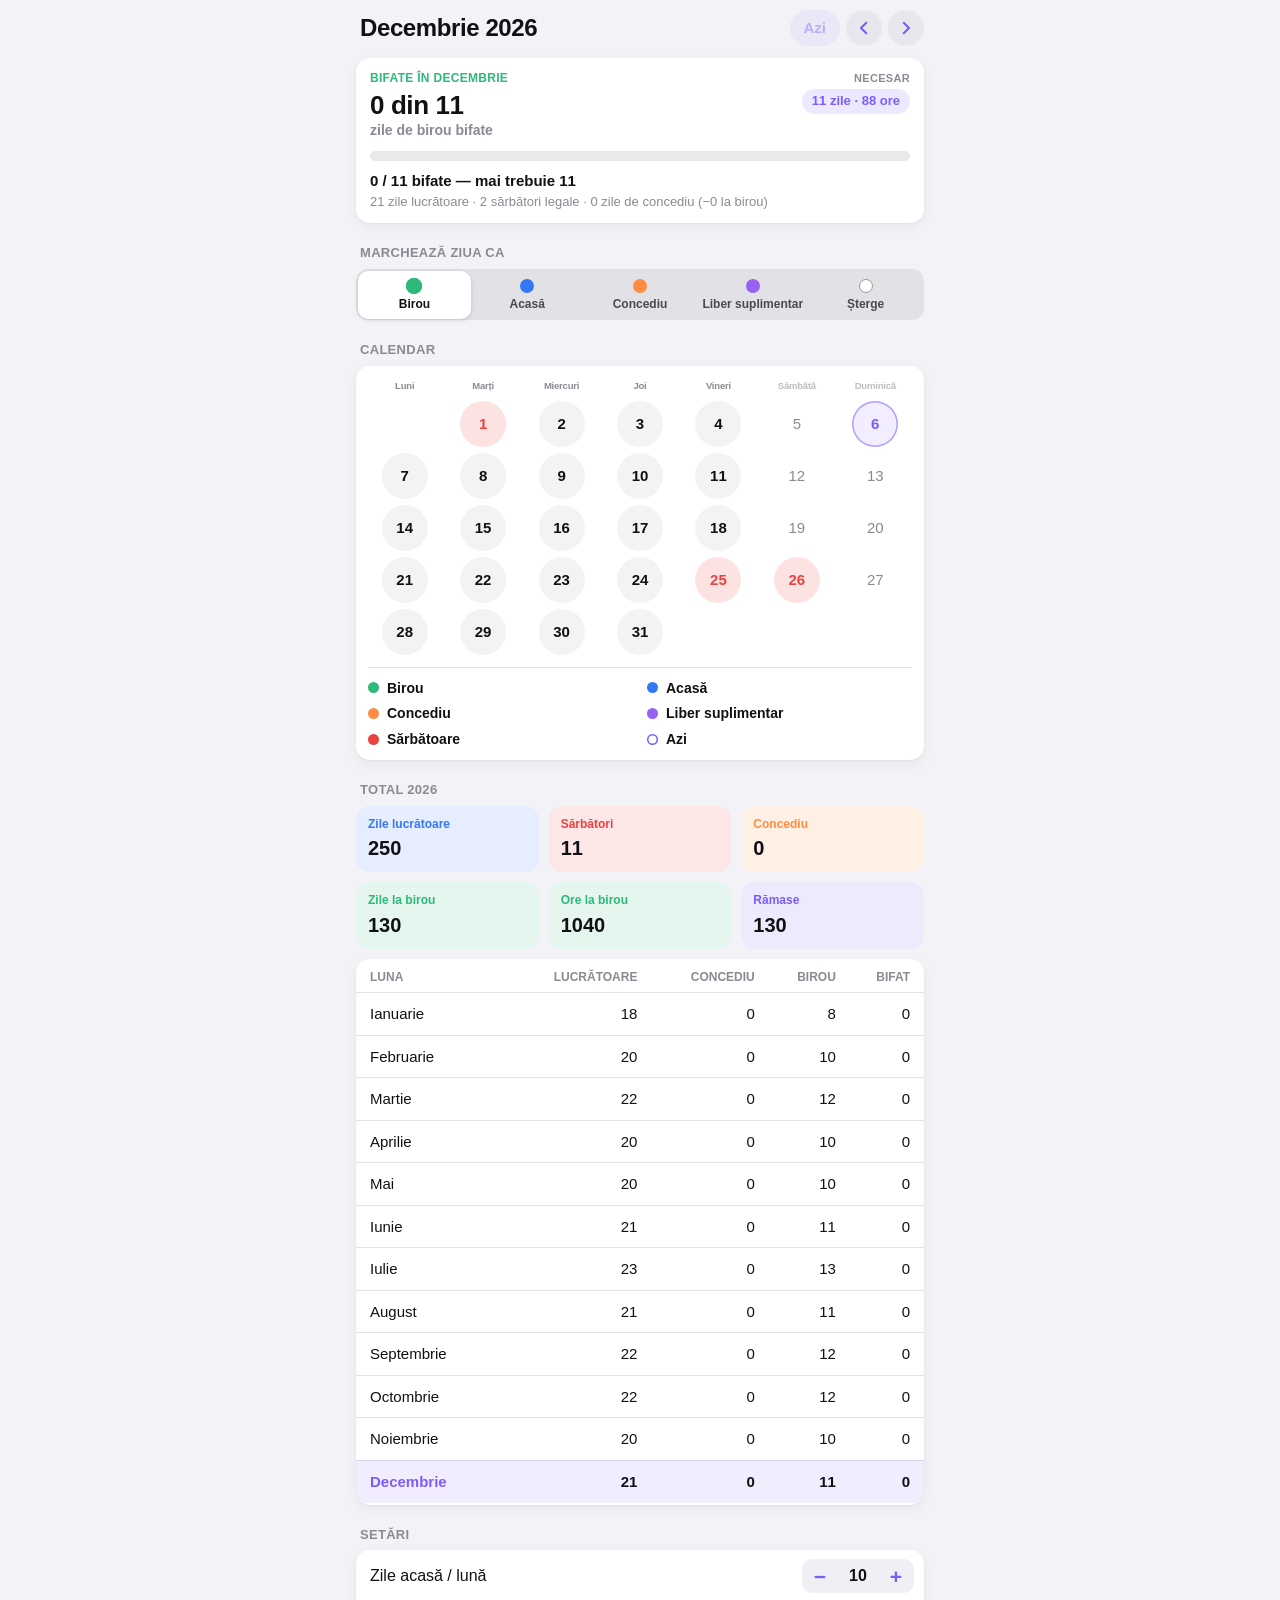
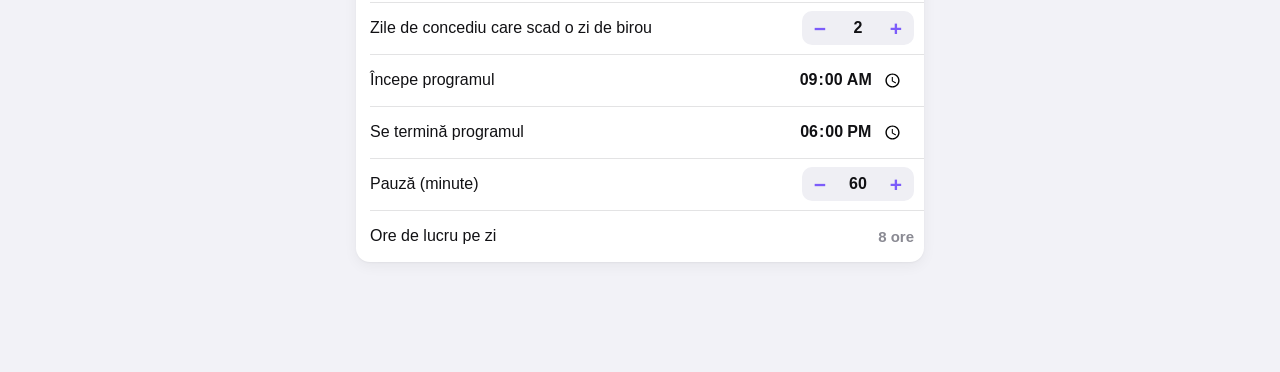
==== commit e341e0f1: "MindMe: filter tiles, delete all/checked, Sterse recent, calendar update on time change, office prog" ====
--- a/docs/birou.html
+++ b/docs/birou.html
@@ -136,7 +136,7 @@
   .luna.din-stanga { animation: dinStanga .26s cubic-bezier(.2,.9,.3,1); }
   @keyframes dinDreapta { from { transform: translateX(28px); opacity: 0; } to { transform: none; opacity: 1; } }
   @keyframes dinStanga { from { transform: translateX(-28px); opacity: 0; } to { transform: none; opacity: 1; } }
-  .grila .cap { text-align: center; font-size: 12px; font-weight: 700; color: var(--muted); padding: 2px 0 2px; }
+  .grila .cap { text-align: center; font-size: 9.5px; font-weight: 700; letter-spacing: -.2px; white-space: nowrap; color: var(--muted); padding: 2px 0 2px; }
   .grila .cap.we { opacity: .55; }
   .zi { aspect-ratio: 1 / 1; width: 100%; max-width: 46px; justify-self: center; display: grid; place-items: center;
     font-size: 15px; font-weight: 600; border-radius: 50%; cursor: pointer; font-variant-numeric: tabular-nums;
@@ -153,11 +153,9 @@
   .zi.azi { font-weight: 800; box-shadow: 0 0 0 2px var(--card), 0 0 0 3.5px var(--accent); }
   .zi.azi:not(.birou):not(.acasa):not(.concediu):not(.liber):not(.sarb) { color: var(--accent);
     background: color-mix(in srgb, var(--accent) 10%, transparent); box-shadow: inset 0 0 0 1.5px color-mix(in srgb, var(--accent) 55%, transparent); }
-  .legenda { display: flex; flex-wrap: wrap; gap: 6px; margin-top: 12px; padding-top: 11px; border-top: .5px solid var(--line); }
-  .legenda span { display: inline-flex; align-items: center; gap: 5px; font-size: 12px; font-weight: 600;
-    padding: 3px 9px 3px 7px; border-radius: 20px; white-space: nowrap;
-    background: color-mix(in srgb, var(--cc) 13%, transparent); color: var(--cc); }
-  .legenda i { width: 9px; height: 9px; border-radius: 50%; background: var(--cc); display: block; }
+  .legenda { display: grid; grid-template-columns: 1fr 1fr; gap: 9px 14px; margin-top: 12px; padding-top: 12px; border-top: .5px solid var(--line); }
+  .legenda span { display: flex; align-items: center; gap: 8px; font-size: 14px; font-weight: 600; line-height: 1.2; color: var(--text); }
+  .legenda i { width: 11px; height: 11px; border-radius: 50%; background: var(--cc); display: block; flex: 0 0 auto; }
   .legenda .azi-l i { background: transparent; box-shadow: inset 0 0 0 1.5px var(--cc); }
   .info { display: none; }
   .indiciu { font-size: 13px; color: var(--muted); margin: 8px 6px 0; }
@@ -204,6 +202,7 @@
   .setari input { width: 40px; flex: 0 0 auto; padding: 6px 0; font-size: 16px; border: 0; border-radius: 8px;
     background: transparent; text-align: center; outline: none; font-weight: 700; font-variant-numeric: tabular-nums;
     -webkit-appearance: none; appearance: none; -moz-appearance: textfield; }
+  .setari input.ora { width: auto; min-width: 84px; padding: 6px 10px; font-weight: 600; }
   .setari input::-webkit-inner-spin-button, .setari input::-webkit-outer-spin-button { -webkit-appearance: none; margin: 0; }
   .setari input:focus { background: var(--card); box-shadow: 0 0 0 2px color-mix(in srgb, var(--accent) 40%, transparent); }
   .footnote { font-size: 13px; color: var(--muted); margin: 8px 6px 0; }
@@ -254,7 +253,7 @@
       <span style="--cc:var(--birou)"><i></i>Birou</span>
       <span style="--cc:var(--acasa)"><i></i>Acasă</span>
       <span style="--cc:var(--concediu)"><i></i>Concediu</span>
-      <span style="--cc:var(--liber)"><i></i>Liber supl.</span>
+      <span style="--cc:var(--liber)"><i></i>Liber suplimentar</span>
       <span style="--cc:var(--red)"><i></i>Sărbătoare</span>
       <span class="azi-l" style="--cc:var(--accent)"><i></i>Azi</span>
     </div>
@@ -265,7 +264,7 @@
   <section>
     <div class="kpi" id="kpi"></div>
     <div class="card tabelcard">
-      <table><thead><tr><th>Luna</th><th>Lucr.</th><th>CO</th><th>Birou</th><th>Bifat</th></tr></thead>
+      <table><thead><tr><th>Luna</th><th>Lucrătoare</th><th>Concediu</th><th>Birou</th><th>Bifat</th></tr></thead>
         <tbody id="tabelAn"></tbody></table>
     </div>
   </section>
@@ -275,9 +274,13 @@
     <div class="setari">
       <label><span>Zile acasă / lună</span>
         <span class="pas" style="flex:0 0 auto"><button type="button" data-pas="-1" aria-label="Mai puțin">−</button><input type="number" id="setAcasa" min="0" max="23" inputmode="numeric"><button type="button" data-pas="1" aria-label="Mai mult">+</button></span></label>
-      <label><span>Zile CO = −1 zi birou</span>
+      <label><span>Zile de concediu care scad o zi de birou</span>
         <span class="pas" style="flex:0 0 auto"><button type="button" data-pas="-1" aria-label="Mai puțin">−</button><input type="number" id="setCo" min="1" max="10" inputmode="numeric"><button type="button" data-pas="1" aria-label="Mai mult">+</button></span></label>
-      <div class="rd"><span>Program<small>8 h/zi · 40 h/săptămână</small></span><b>L–V 09:00 – 18:00</b></div>
+      <label><span>Începe programul</span><input type="time" class="ora" id="setStart"></label>
+      <label><span>Se termină programul</span><input type="time" class="ora" id="setEnd"></label>
+      <label><span>Pauză (minute)</span>
+        <span class="pas" style="flex:0 0 auto"><button type="button" data-pas="-15" aria-label="Mai puțin">−</button><input type="number" id="setPauza" min="0" max="180" step="15" inputmode="numeric"><button type="button" data-pas="15" aria-label="Mai mult">+</button></span></label>
+      <div class="rd"><span>Ore de lucru pe zi</span><b id="oreZi"></b></div>
     </div>
   </section>
 </main>
@@ -285,7 +288,12 @@
 <script>
 "use strict";
 const CHEIE = "calendarBirou.date";
-const ORE_PE_ZI = 8;
+// working hours per day, from the program you set (start – end – break)
+function orePeZi() {
+  const p = date.setari, m = t => { const [h, mi] = String(t || '').split(':').map(Number); return (h || 0) * 60 + (mi || 0); };
+  const min = Math.max(0, m(p.ora_end) - m(p.ora_start) - (+p.pauza || 0));
+  return Math.round(min / 60 * 10) / 10;
+}
 const LUNI = ["Ianuarie","Februarie","Martie","Aprilie","Mai","Iunie","Iulie","August","Septembrie","Octombrie","Noiembrie","Decembrie"];
 const ZILE = ["Duminică","Luni","Marți","Miercuri","Joi","Vineri","Sâmbătă"];
 const STARI = { birou: "Birou", acasa: "Acasă", concediu: "Concediu", liber: "Liber suplimentar", "": "Șterge" };
@@ -338,7 +346,7 @@
 function incarca() {
   let d = {};
   try { d = JSON.parse(localStorage.getItem(CHEIE)) || {}; } catch (e) { d = {}; }
-  d.setari = Object.assign({ zile_acasa: 10, co_per_zi: 2 }, d.setari || {});
+  d.setari = Object.assign({ zile_acasa: 10, co_per_zi: 2, ora_start: '09:00', ora_end: '18:00', pauza: 60 }, d.setari || {});
   d.zile = d.zile || {};
   return d;
 }
@@ -380,7 +388,7 @@
   $("cardLuna").classList.toggle("curent", an === azi.getFullYear() && luna === azi.getMonth() + 1);
 
   const g = $("grila"); g.innerHTML = "";
-  ["L", "Ma", "Mi", "J", "V", "S", "D"].forEach((n, i) => {
+  ["Luni", "Marți", "Miercuri", "Joi", "Vineri", "Sâmbătă", "Duminică"].forEach((n, i) => {
     const h = document.createElement("div"); h.className = "cap" + (i >= 5 ? " we" : ""); h.textContent = n; g.appendChild(h);
   });
   const decalaj = (ziSapt(an, luna, 1) + 6) % 7;
@@ -399,7 +407,7 @@
   ultimaLuna = cheieLuna;
 
   const s = statisticiLuna(an, luna, date.zile, za, co, sarb);
-  $("insigna").textContent = `${s.necesar} zile · ${s.necesar * ORE_PE_ZI} h`;
+  $("insigna").textContent = `${s.necesar} zile · ${Math.round(s.necesar * orePeZi())} ore`;
   // card progres (doar afișare)
   $("progLabel").textContent = `Bifate în ${LUNI[luna - 1].toLowerCase()}`;
   $("progVal").textContent = `${s.birou} din ${s.necesar}`;
@@ -410,7 +418,7 @@
   if (s.ramas === 0) { st.textContent = `✔ Complet — ${s.birou} / ${s.necesar} zile bifate`; st.className = "stare ok"; p.style.background = "var(--verde)"; }
   else if (s.ramas > s.nemarcate) { st.textContent = `⚠ ${s.birou} / ${s.necesar} — mai trebuie ${s.ramas}, doar ${s.nemarcate} zile libere`; st.className = "stare rau"; p.style.background = "var(--rosu)"; }
   else { st.textContent = `${s.birou} / ${s.necesar} bifate — mai trebuie ${s.ramas}`; st.className = "stare"; p.style.background = "var(--verde)"; }
-  $("detalii").textContent = `${s.lucratoare} lucrătoare · ${s.sarbatori} sărbători legale · ${s.concediu} CO (−${s.reducereCo})` + (s.liber ? ` · ${s.liber} liber supl.` : "");
+  $("detalii").textContent = `${s.lucratoare} ${s.lucratoare === 1 ? 'zi lucrătoare' : 'zile lucrătoare'} · ${s.sarbatori} ${s.sarbatori === 1 ? 'sărbătoare legală' : 'sărbători legale'} · ${s.concediu} ${s.concediu === 1 ? 'zi' : 'zile'} de concediu (−${s.reducereCo} la birou)` + (s.liber ? ` · ${s.liber} liber suplimentar` : "");
 
   // an
   $("titluAn").textContent = `Total ${an}`;
@@ -433,8 +441,8 @@
     tb.appendChild(tr);
   }
   $("kpi").innerHTML = [
-    [t.lucratoare, "Zile lucrătoare", ""], [t.sarbatori, "Sărbători (L–V)", "rau"], [t.concediu, "Concediu", ""],
-    [t.necesar, "Zile la birou", "ok"], [t.necesar * ORE_PE_ZI, "Ore la birou", "ok"], [t.ramas, "Rămase", ""],
+    [t.lucratoare, "Zile lucrătoare", ""], [t.sarbatori, "Sărbători", "rau"], [t.concediu, "Concediu", ""],
+    [t.necesar, "Zile la birou", "ok"], [Math.round(t.necesar * orePeZi()), "Ore la birou", "ok"], [t.ramas, "Rămase", ""],
   ].map(([v, e, c]) => `<div><b class="${c}">${v}</b><small>${e}</small></div>`).join("");
 }
 
@@ -467,11 +475,17 @@
   if (Math.abs(dx) > 60 && Math.abs(dx) > Math.abs(dy) * 1.4) mutaLuna(dx < 0 ? 1 : -1);
 });
 
-for (const [id, cheie, min] of [["setAcasa", "zile_acasa", 0], ["setCo", "co_per_zi", 1]]) {
+const arataOre = () => { const h = orePeZi(); $("oreZi").textContent = `${String(h).replace('.', ',')} ${h === 1 ? 'oră' : 'ore'}`; };
+for (const [id, cheie] of [["setStart", "ora_start"], ["setEnd", "ora_end"]]) {
+  const el = $(id); el.value = date.setari[cheie];
+  el.addEventListener("change", () => { if (el.value) { date.setari[cheie] = el.value; salveaza(); arataOre(); deseneaza(); } });
+}
+arataOre();
+for (const [id, cheie, min] of [["setAcasa", "zile_acasa", 0], ["setCo", "co_per_zi", 1], ["setPauza", "pauza", 0]]) {
   const el = $(id); el.value = date.setari[cheie];
   el.addEventListener("input", () => {
     const v = parseInt(el.value, 10);
-    if (!isNaN(v) && v >= min) { date.setari[cheie] = v; salveaza(); deseneaza(); }
+    if (!isNaN(v) && v >= min) { date.setari[cheie] = v; salveaza(); arataOre(); deseneaza(); }
   });
 }
 // salvare și la închidere / trecere în fundal
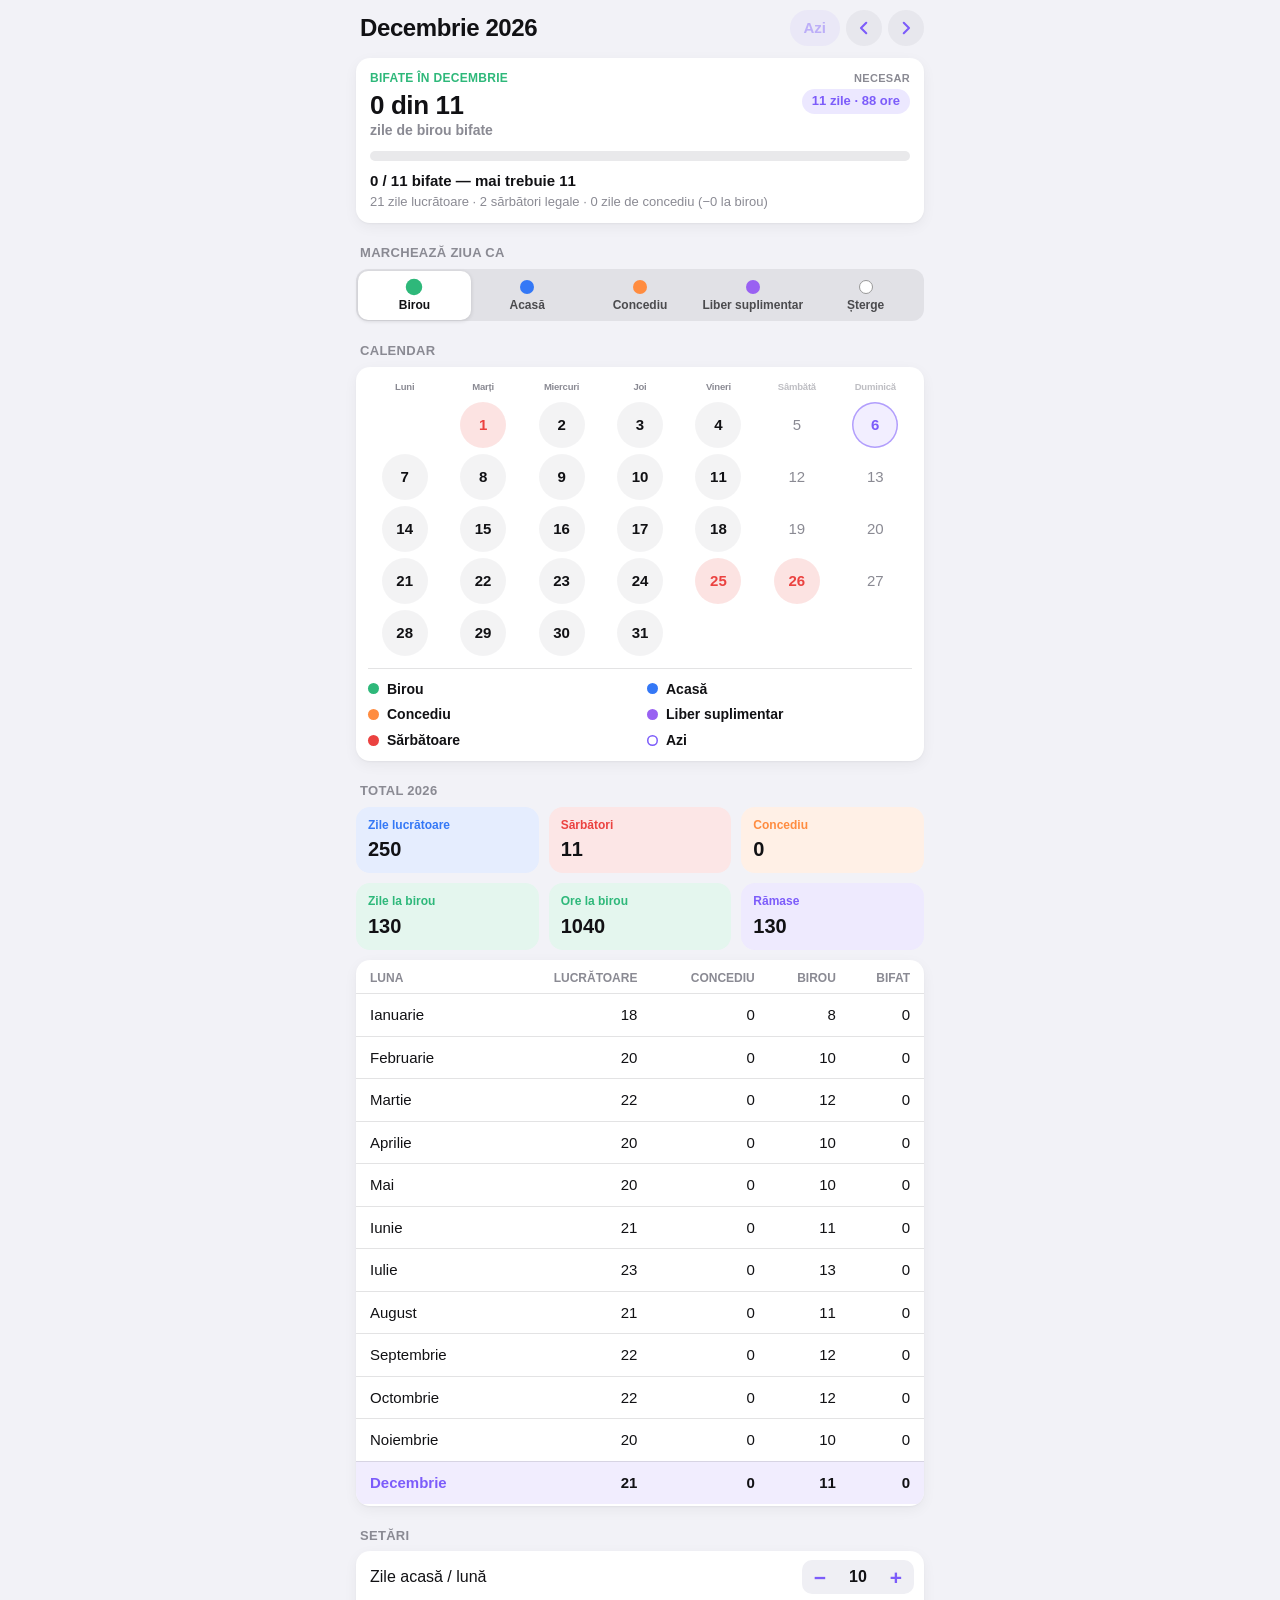
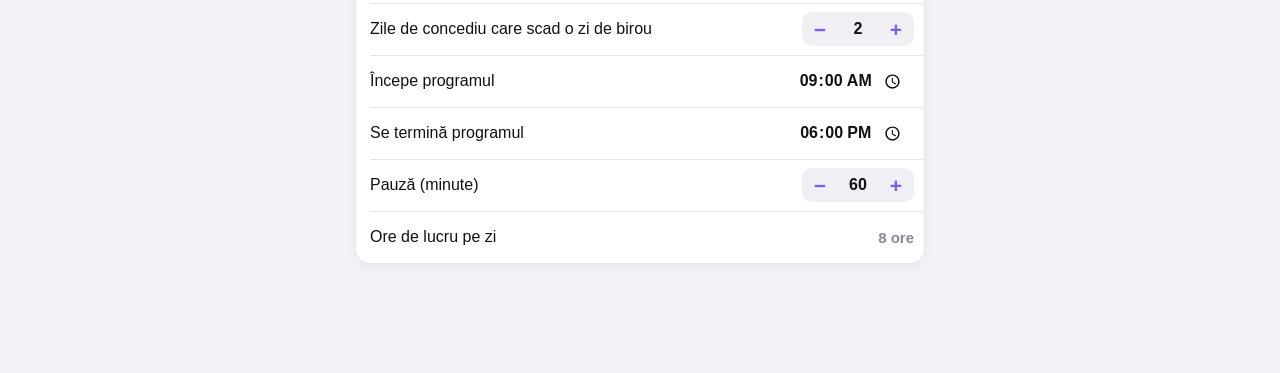
==== commit f821c9a2: "MindMe: office mark-day chips aligned (dots on one line)" ====
--- a/docs/birou.html
+++ b/docs/birou.html
@@ -117,7 +117,7 @@
   .seg.dragging .segpill { transition: width .2s ease, height .2s ease; box-shadow: 0 4px 14px rgba(0,0,0,.2); }
   .chipuri { display: flex; }
   .chip { position: relative; z-index: 1; flex: 1 1 0; min-width: 0; display: flex; flex-direction: column;
-    align-items: center; justify-content: center; gap: 5px; padding: 8px 3px 7px; border-radius: 10px;
+    align-items: center; justify-content: flex-start; gap: 5px; padding: 9px 3px 7px; border-radius: 10px;   /* top-aligned: every dot on the same line, even when a label takes two lines */
     font-size: 12px; font-weight: 600; line-height: 1.15; text-align: center; color: var(--text);
     transition: transform .2s cubic-bezier(.3,1.4,.5,1), color .2s; transform-origin: 50% 70%; }
   .chip i { width: 14px; height: 14px; border-radius: 50%; display: block; flex: 0 0 auto;
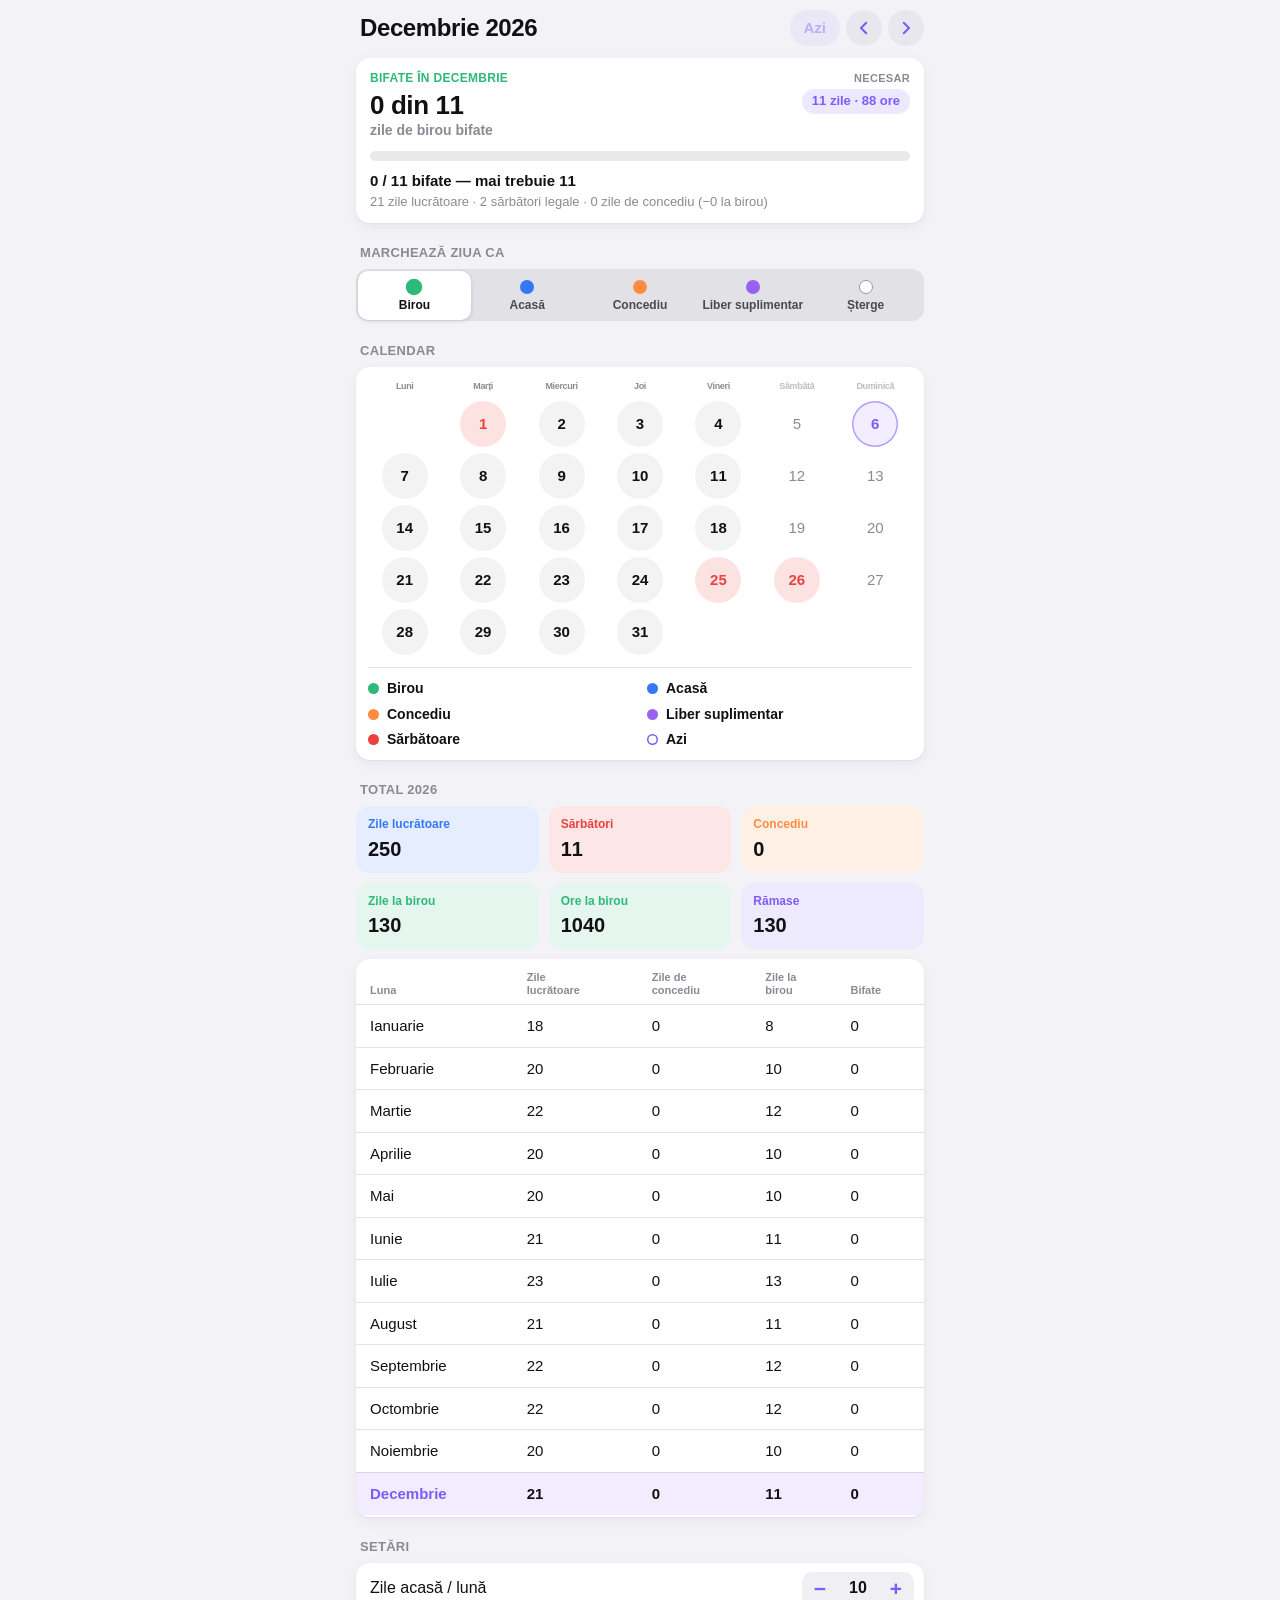
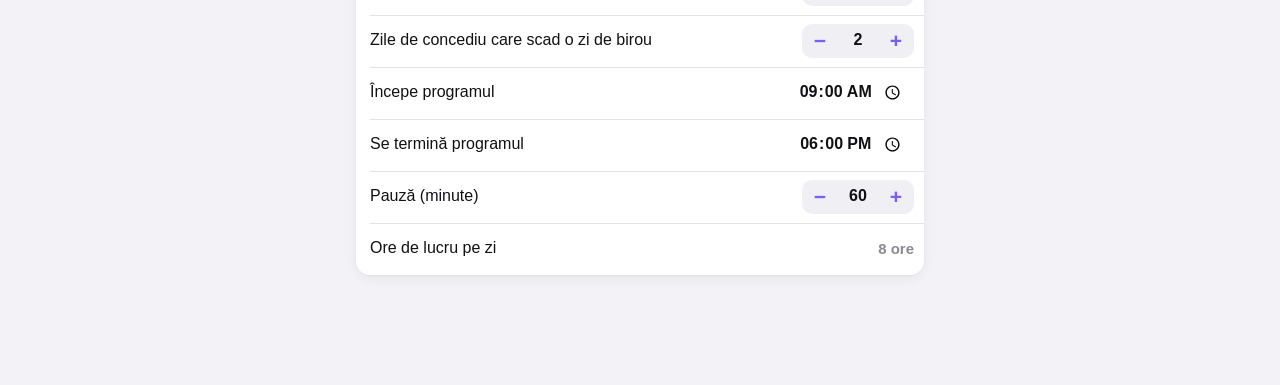
==== commit ca3df329: "MindMe: leave legend 2x2 with Azi; office table fits, left to right, two-line headers; calendar day " ====
--- a/docs/birou.html
+++ b/docs/birou.html
@@ -136,7 +136,7 @@
   .luna.din-stanga { animation: dinStanga .26s cubic-bezier(.2,.9,.3,1); }
   @keyframes dinDreapta { from { transform: translateX(28px); opacity: 0; } to { transform: none; opacity: 1; } }
   @keyframes dinStanga { from { transform: translateX(-28px); opacity: 0; } to { transform: none; opacity: 1; } }
-  .grila .cap { text-align: center; font-size: 9.5px; font-weight: 700; letter-spacing: -.2px; white-space: nowrap; color: var(--muted); padding: 2px 0 2px; }
+  .grila .cap { text-align: center; font-size: 9px; font-weight: 700; letter-spacing: -.35px; white-space: nowrap; color: var(--muted); padding: 2px 0 2px; }
   .grila .cap.we { opacity: .55; }
   .zi { aspect-ratio: 1 / 1; width: 100%; max-width: 46px; justify-self: center; display: grid; place-items: center;
     font-size: 15px; font-weight: 600; border-radius: 50%; cursor: pointer; font-variant-numeric: tabular-nums;
@@ -173,10 +173,12 @@
   .kpi small { font-size: 12px; font-weight: 700; color: var(--tc); line-height: 1.2; }
   .kpi b.ok, .kpi b.rau { color: var(--text); }
   .tabelcard { padding: 2px 0; margin-top: 10px; overflow: hidden; }
-  table { width: 100%; border-collapse: collapse; font-size: 15px; font-variant-numeric: tabular-nums; }
-  th { text-align: right; font-size: 12px; font-weight: 600; color: var(--muted); text-transform: uppercase; padding: 9px 14px 7px 4px; }
-  th:first-child, td:first-child { text-align: left; padding-left: 14px; }
-  td { padding: 11px 14px 11px 4px; border-top: .5px solid var(--line); text-align: right; transition: background .15s; }
+  /* every column fits on the screen, read left to right */
+  table { width: 100%; border-collapse: collapse; table-layout: fixed; font-size: 15px; font-variant-numeric: tabular-nums; }
+  th { text-align: left; vertical-align: bottom; font-size: 11px; font-weight: 700; line-height: 1.2; color: var(--muted); padding: 10px 6px 7px; }
+  th:first-child, td:first-child { padding-left: 14px; width: 29%; }
+  th:nth-child(2) { width: 22%; } th:nth-child(3) { width: 20%; } th:nth-child(4) { width: 15%; } th:nth-child(5) { width: 14%; }
+  td { padding: 11px 6px; border-top: .5px solid var(--line); text-align: left; transition: background .15s; }
   tr.luna-rand { cursor: pointer; }
   tr.luna-rand:active td { background: var(--card2); }
   tr.selectat td { background: color-mix(in srgb, var(--accent) 11%, var(--card)); font-weight: 700; }
@@ -264,7 +266,7 @@
   <section>
     <div class="kpi" id="kpi"></div>
     <div class="card tabelcard">
-      <table><thead><tr><th>Luna</th><th>Lucrătoare</th><th>Concediu</th><th>Birou</th><th>Bifat</th></tr></thead>
+      <table><thead><tr><th>Luna</th><th>Zile<br>lucrătoare</th><th>Zile de<br>concediu</th><th>Zile la<br>birou</th><th>Bifate</th></tr></thead>
         <tbody id="tabelAn"></tbody></table>
     </div>
   </section>
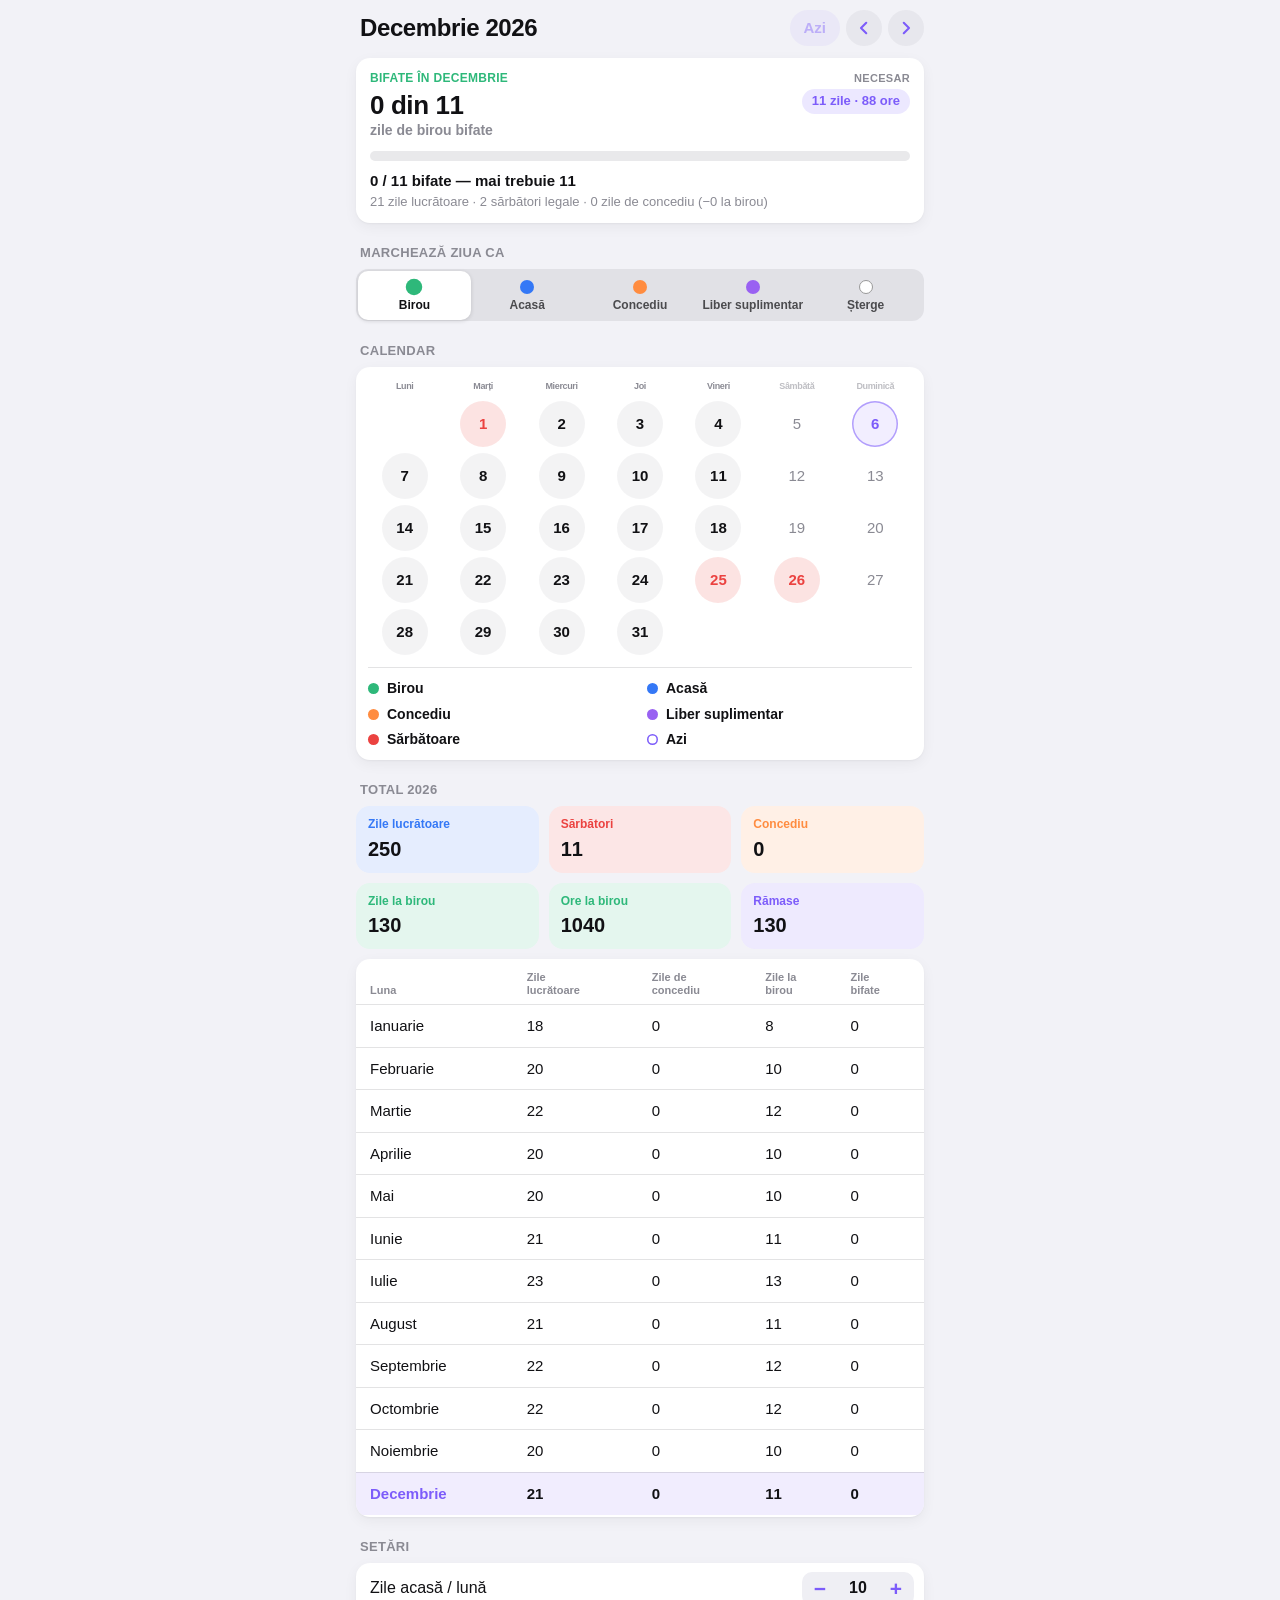
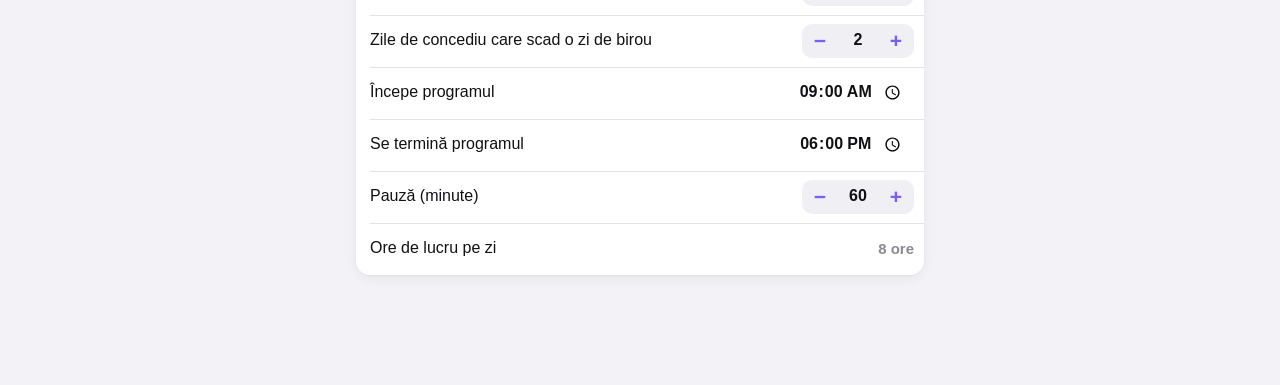
==== commit 351732e9: "MindMe: office table header 'Zile bifate' on two lines like the others" ====
--- a/docs/birou.html
+++ b/docs/birou.html
@@ -266,7 +266,7 @@
   <section>
     <div class="kpi" id="kpi"></div>
     <div class="card tabelcard">
-      <table><thead><tr><th>Luna</th><th>Zile<br>lucrătoare</th><th>Zile de<br>concediu</th><th>Zile la<br>birou</th><th>Bifate</th></tr></thead>
+      <table><thead><tr><th>Luna</th><th>Zile<br>lucrătoare</th><th>Zile de<br>concediu</th><th>Zile la<br>birou</th><th>Zile<br>bifate</th></tr></thead>
         <tbody id="tabelAn"></tbody></table>
     </div>
   </section>
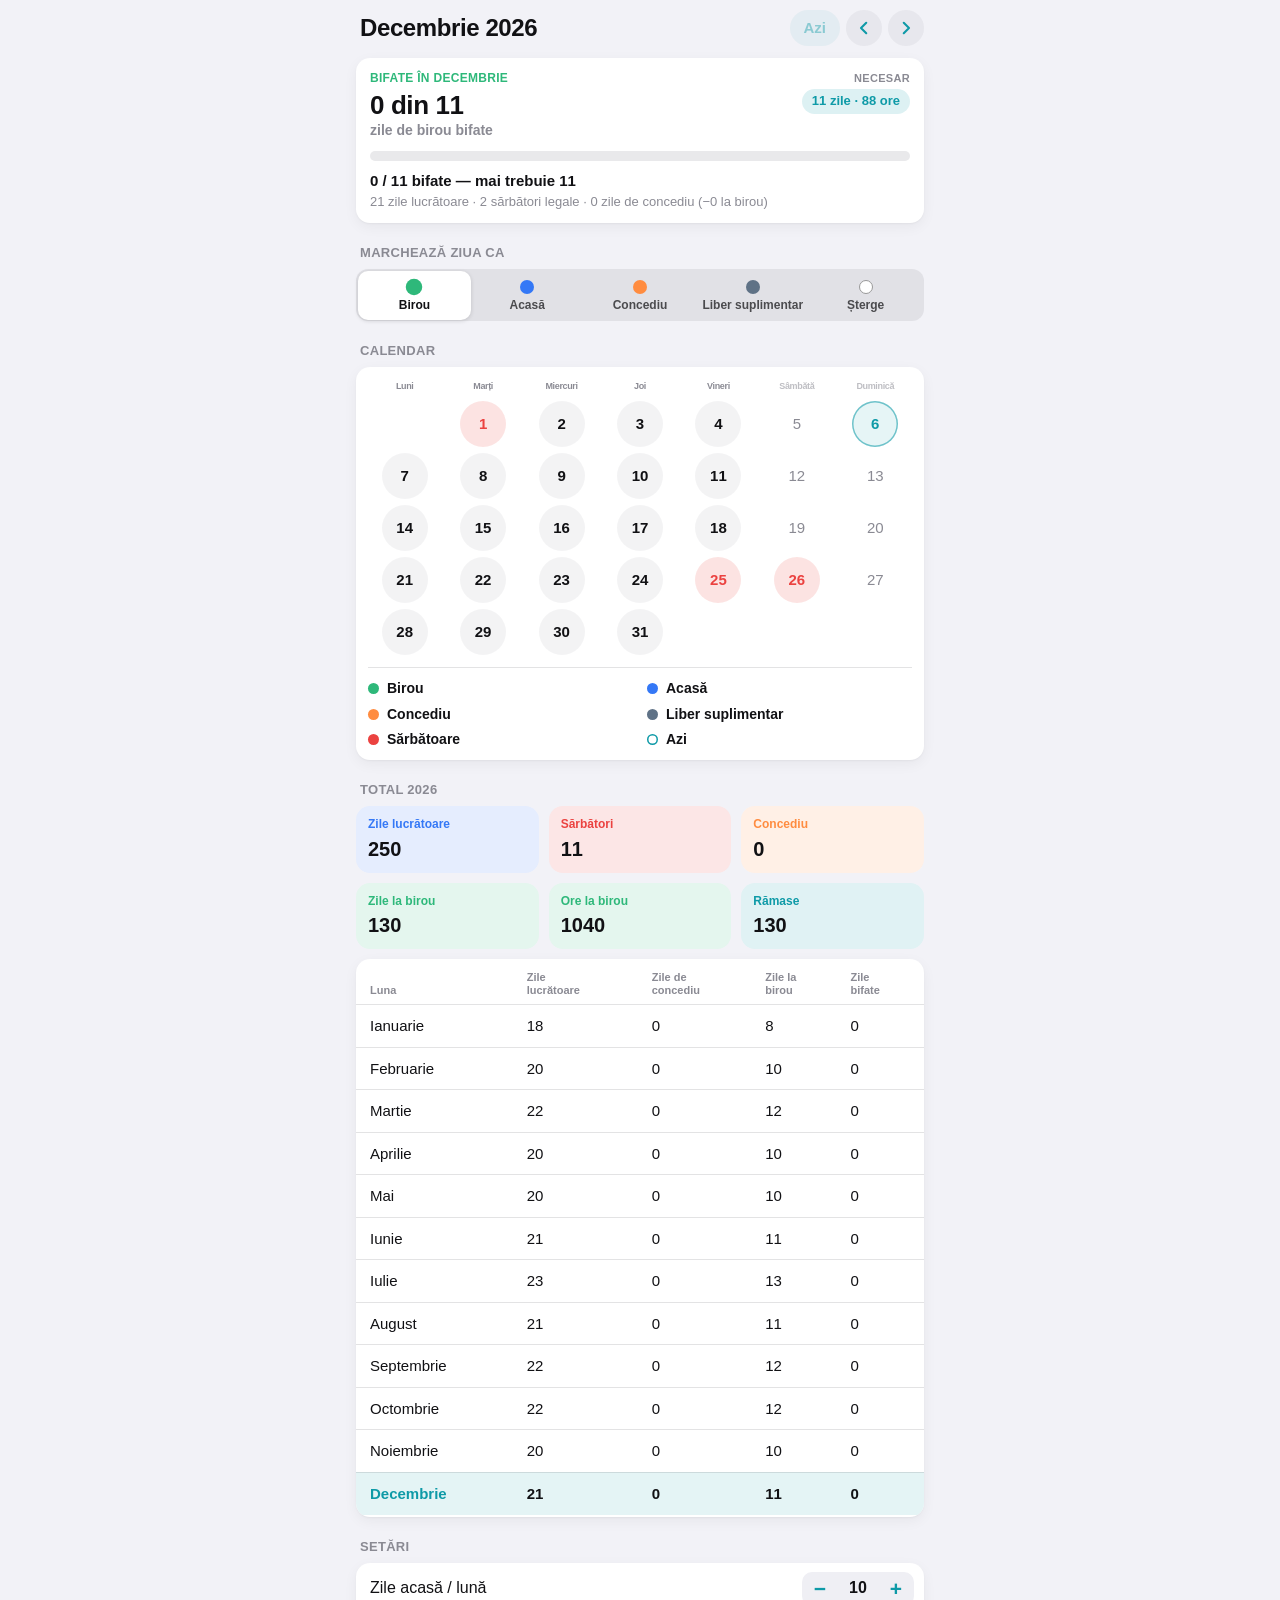
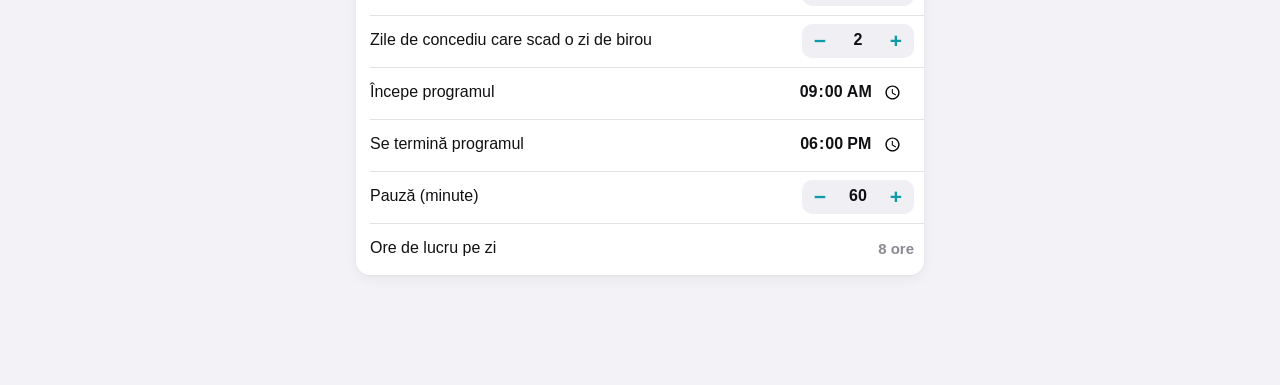
==== commit cca50aeb: "MindMe: turquoise instead of purple, new M-check logo, no emoji anywhere (drawn icons, also in the m" ====
--- a/docs/birou.html
+++ b/docs/birou.html
@@ -18,8 +18,8 @@
   /* ---------- MindMe design tokens (identice cu style.css) ---------- */
   :root {
     --bg: #F2F2F7; --card: #FFFFFF; --card2: #F7F7FA; --text: #111114; --muted: #8A8A93;
-    --line: rgba(60, 60, 67, .14); --accent: #7C5CFA;
-    --red: #EB4240; --green: #2EB87A; --orange: #FF8C40; --blue: #3478F6; --purple: #9961F2;
+    --line: rgba(60, 60, 67, .14); --accent: #0E9AA7;
+    --red: #EB4240; --green: #2EB87A; --orange: #FF8C40; --blue: #3478F6; --purple: #5F7286;
     --fill: rgba(118, 118, 128, .14); --fill2: rgba(118, 118, 128, .09);
     --shadow: 0 1px 2px rgba(0,0,0,.04), 0 4px 14px rgba(0,0,0,.05);
     --safe-t: env(safe-area-inset-top, 0px); --safe-b: env(safe-area-inset-bottom, 0px);
@@ -35,14 +35,14 @@
       --bg: #000000; --card: #1C1C1E; --card2: #2C2C2E; --text: #F4F4F6; --muted: #8E8E96;
       --line: rgba(255, 255, 255, .12); --shadow: none; --pill: #636366; --verde-inchis: #3CCB8B;
       --fill2: rgba(118, 118, 128, .2); --field: #2C2C2E;
-      color-scheme: dark;
+      color-scheme: dark; --accent: #26B5C2;
     }
 }
 :root[data-theme="dark"] {
       --bg: #000000; --card: #1C1C1E; --card2: #2C2C2E; --text: #F4F4F6; --muted: #8E8E96;
       --line: rgba(255, 255, 255, .12); --shadow: none; --pill: #636366; --verde-inchis: #3CCB8B;
       --fill2: rgba(118, 118, 128, .2); --field: #2C2C2E;
-      color-scheme: dark;
+      color-scheme: dark; --accent: #26B5C2;
     }
   * { box-sizing: border-box; -webkit-tap-highlight-color: transparent; }
   html, body { margin: 0; padding: 0; background: var(--bg); color: var(--text); }
@@ -220,6 +220,10 @@
 }
 :root[data-theme="dark"] #toast { background: #3A3A3C; }
   @media (prefers-reduced-motion: reduce) { .grila, .luna { animation: none !important; } }
+
+  /* no emoji: drawings in their place (icons.js) */
+  .ig { display: inline-flex; width: 1.15em; height: 1.15em; vertical-align: -.2em; flex: 0 0 auto; }
+  .ig svg { width: 100%; height: 100%; }
 </style>
 </head>
 <body>
@@ -587,5 +591,6 @@
   if (a && a.tagName === "INPUT") a.blur();
 }, { passive: true });
 </script>
+<script src="icons.js"></script>
 </body>
 </html>
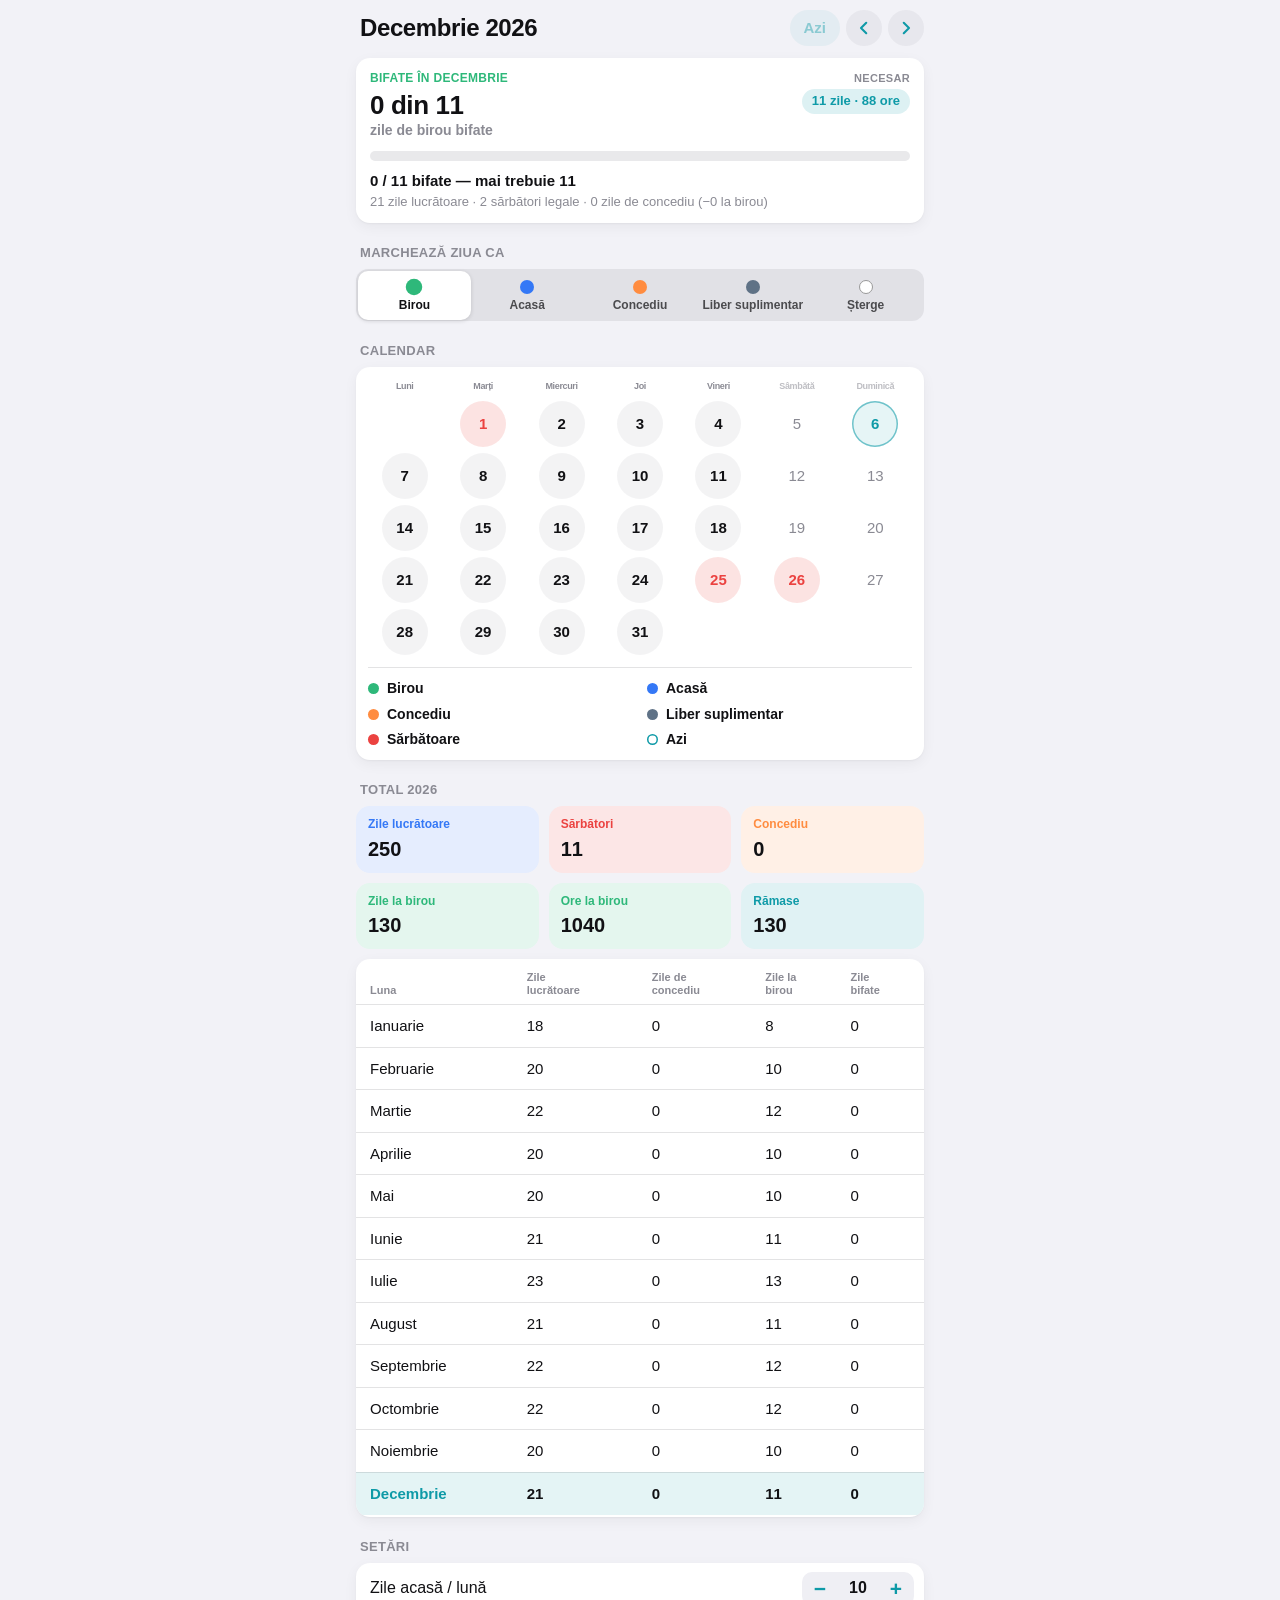
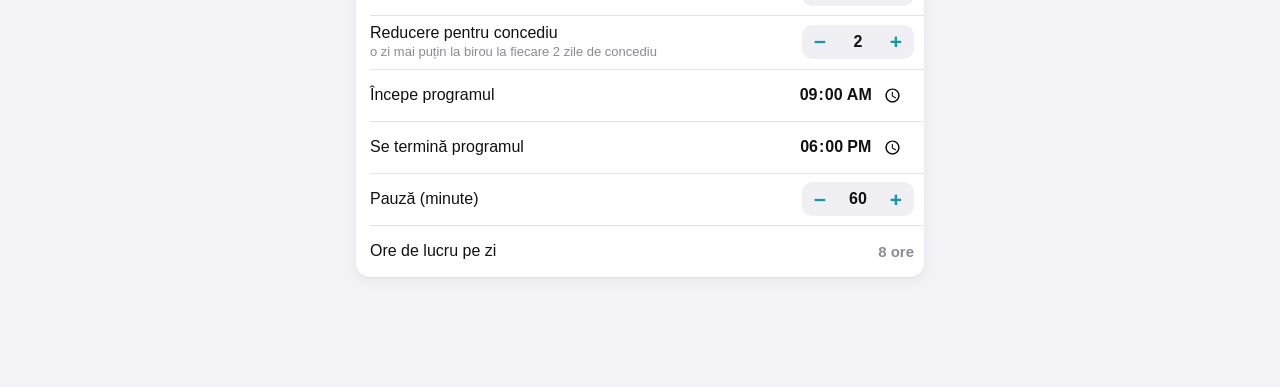
==== commit 8254ca76: "MindMe: medium-weight text everywhere (no thin font), clearer office setting, neat tab badge, irides" ====
--- a/docs/birou.html
+++ b/docs/birou.html
@@ -195,7 +195,7 @@
   .setari label, .setari .rd { display: flex; align-items: center; gap: 10px; padding: 8px 10px 8px 14px; min-height: 52px; position: relative; font-size: 16px; }
   .setari > * + *::before { content: ""; position: absolute; top: 0; left: 14px; right: 0; border-top: .5px solid var(--line); }
   .setari label span, .setari .rd span { flex: 1; min-width: 0; }
-  .setari .rd small { display: block; font-size: 13px; color: var(--muted); margin-top: 1px; }
+  .setari label small, .setari .rd small { display: block; font-size: 13px; color: var(--muted); margin-top: 1px; }
   .setari .rd b { font-size: 15px; font-weight: 600; color: var(--muted); text-align: right; white-space: nowrap; }
   .pas { display: flex; align-items: center; background: var(--field); border-radius: 10px; flex: 0 0 auto; }
   .pas button { width: 36px; height: 34px; display: grid; place-items: center; color: var(--accent); font-size: 21px; font-weight: 600;
@@ -224,6 +224,8 @@
   /* no emoji: drawings in their place (icons.js) */
   .ig { display: inline-flex; width: 1.15em; height: 1.15em; vertical-align: -.2em; flex: 0 0 auto; }
   .ig svg { width: 100%; height: 100%; }
+  body { font-weight: 500; }
+  input, select, textarea, button { font-weight: inherit; }
 </style>
 </head>
 <body>
@@ -280,7 +282,7 @@
     <div class="setari">
       <label><span>Zile acasă / lună</span>
         <span class="pas" style="flex:0 0 auto"><button type="button" data-pas="-1" aria-label="Mai puțin">−</button><input type="number" id="setAcasa" min="0" max="23" inputmode="numeric"><button type="button" data-pas="1" aria-label="Mai mult">+</button></span></label>
-      <label><span>Zile de concediu care scad o zi de birou</span>
+      <label><span>Reducere pentru concediu<small id="coText"></small></span>
         <span class="pas" style="flex:0 0 auto"><button type="button" data-pas="-1" aria-label="Mai puțin">−</button><input type="number" id="setCo" min="1" max="10" inputmode="numeric"><button type="button" data-pas="1" aria-label="Mai mult">+</button></span></label>
       <label><span>Începe programul</span><input type="time" class="ora" id="setStart"></label>
       <label><span>Se termină programul</span><input type="time" class="ora" id="setEnd"></label>
@@ -481,6 +483,8 @@
   if (Math.abs(dx) > 60 && Math.abs(dx) > Math.abs(dy) * 1.4) mutaLuna(dx < 0 ? 1 : -1);
 });
 
+const arataCo = () => { const n = date.setari.co_per_zi; $("coText").textContent = `o zi mai puțin la birou la fiecare ${n === 1 ? 'zi' : n + ' zile'} de concediu`; };
+arataCo();
 const arataOre = () => { const h = orePeZi(); $("oreZi").textContent = `${String(h).replace('.', ',')} ${h === 1 ? 'oră' : 'ore'}`; };
 for (const [id, cheie] of [["setStart", "ora_start"], ["setEnd", "ora_end"]]) {
   const el = $(id); el.value = date.setari[cheie];
@@ -491,7 +495,7 @@
   const el = $(id); el.value = date.setari[cheie];
   el.addEventListener("input", () => {
     const v = parseInt(el.value, 10);
-    if (!isNaN(v) && v >= min) { date.setari[cheie] = v; salveaza(); arataOre(); deseneaza(); }
+    if (!isNaN(v) && v >= min) { date.setari[cheie] = v; salveaza(); arataOre(); arataCo(); deseneaza(); }
   });
 }
 // salvare și la închidere / trecere în fundal
